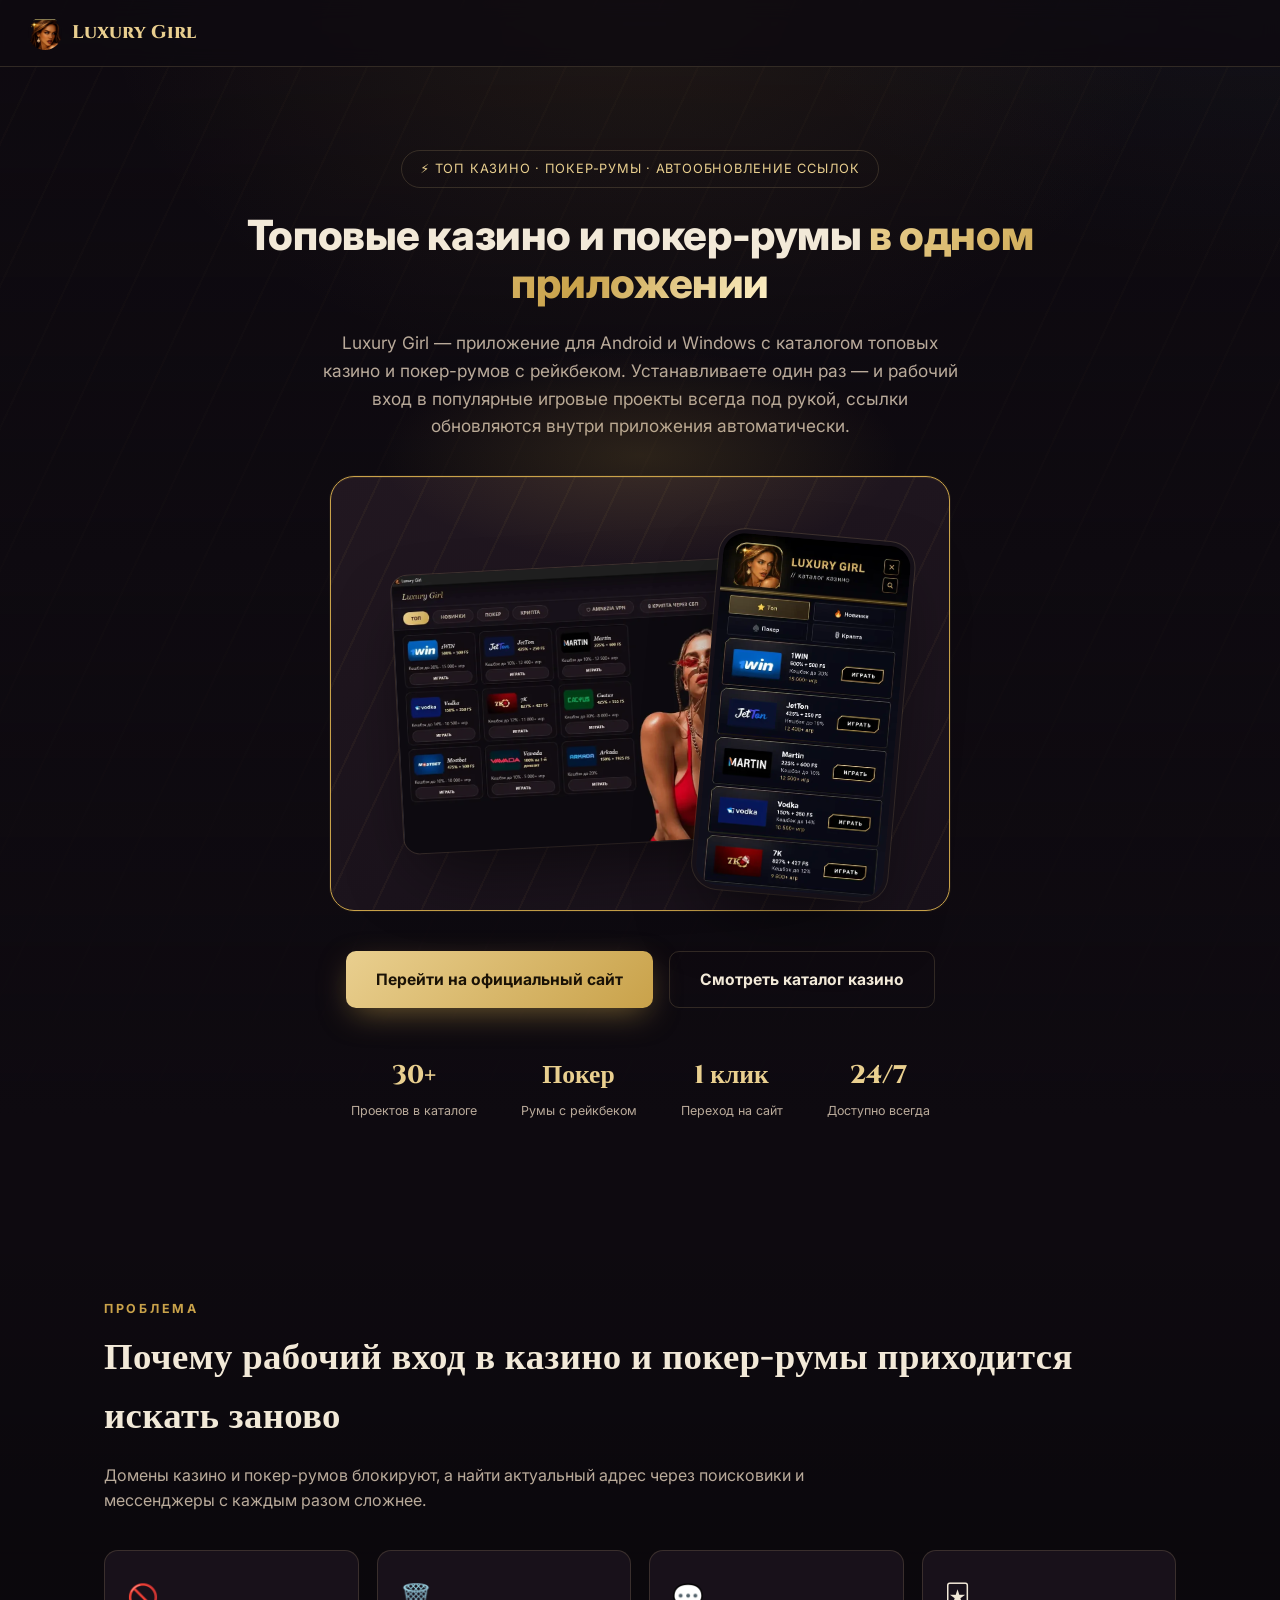
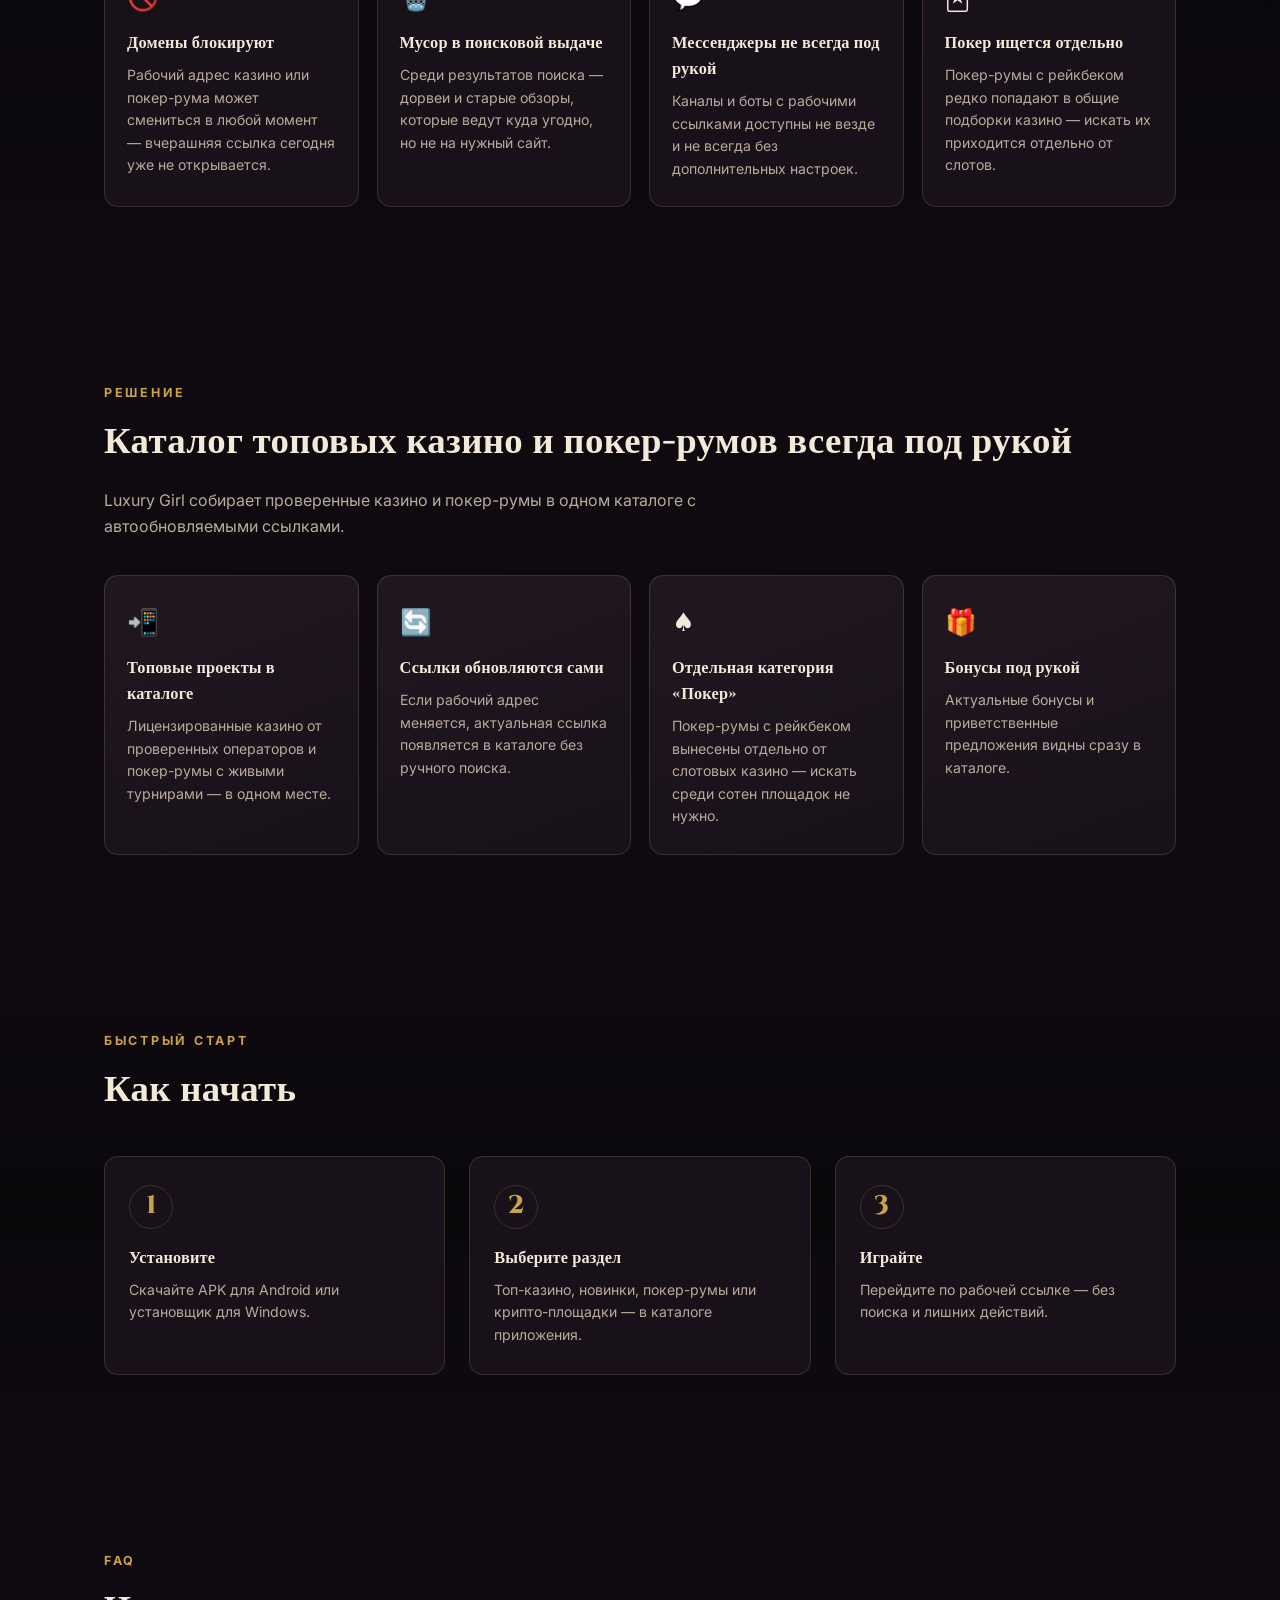
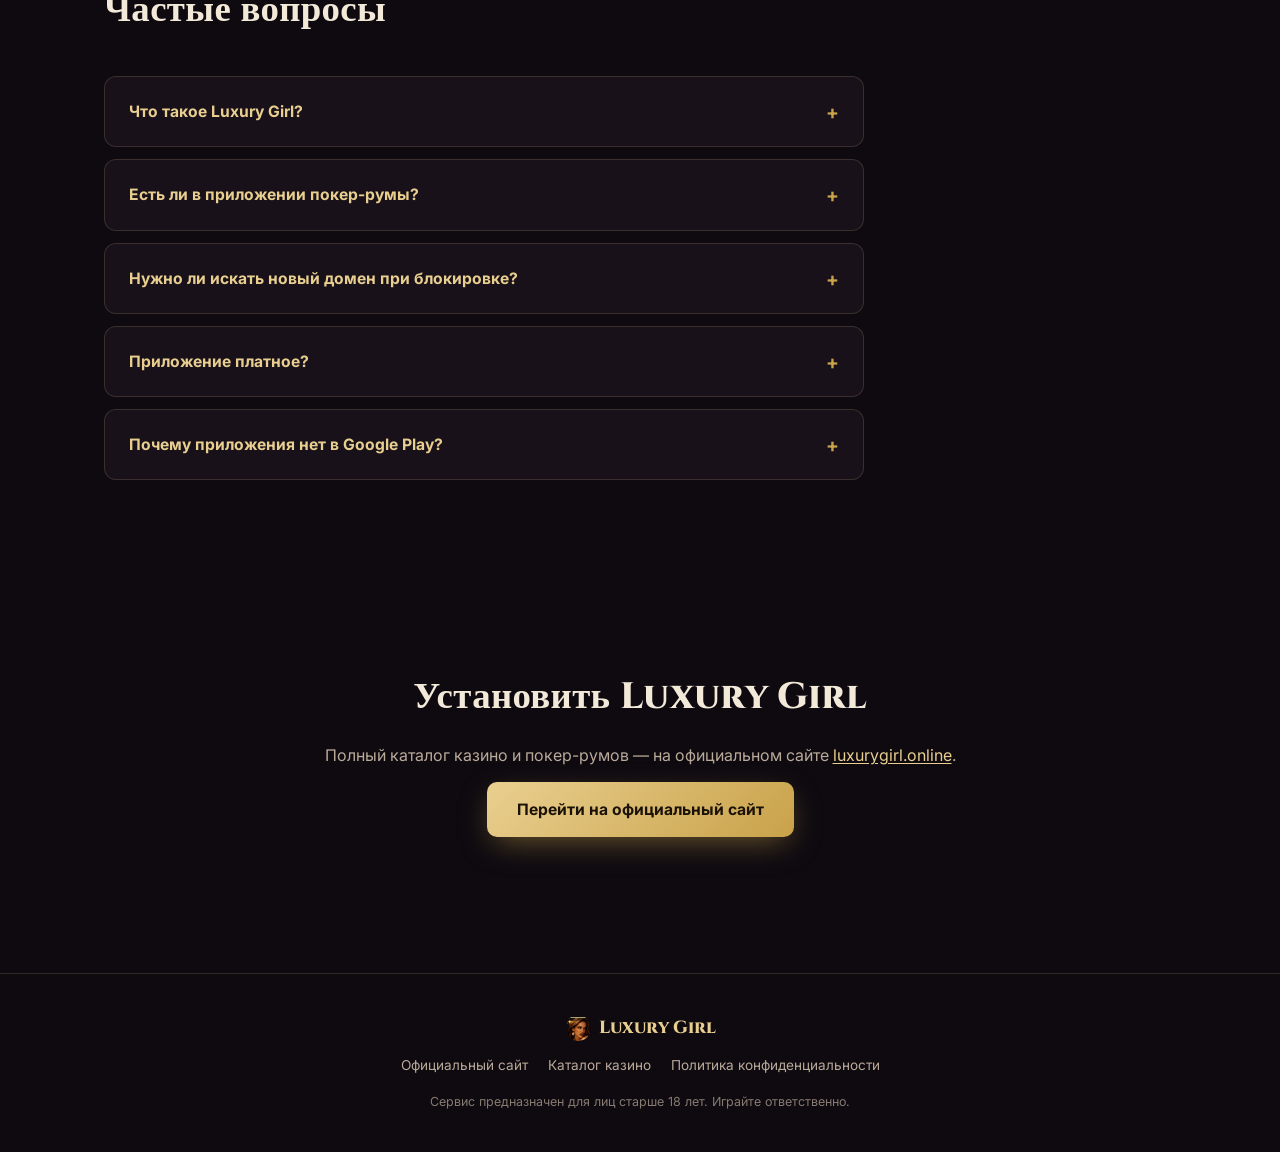
==== index.html @ 0a226590 "Nav logo links to own home instead of production site" ====
<!DOCTYPE html>
<html lang="ru">
<head>
<meta charset="UTF-8"/>
<meta name="viewport" content="width=device-width, initial-scale=1.0"/>
<title>Luxury Girl — топовые казино и покер-румы в одном приложении</title>
<meta name="description" content="Luxury Girl — приложение для Android и Windows с каталогом топовых казино и покер-румов. Ссылки обновляются автоматически — рабочий вход всегда под рукой."/>
<meta name="robots" content="index, follow"/>
<link rel="canonical" href="https://luxurygirl.online/"/>
<link rel="icon" type="image/x-icon" href="favicon.ico"/>
<link rel="icon" type="image/png" sizes="32x32" href="favicon-32x32.png"/>
<link rel="apple-touch-icon" href="apple-touch-icon.png"/>
<meta name="theme-color" content="#0e0a10"/>
<meta property="og:title" content="Luxury Girl — топовые казино и покер-румы в одном приложении"/>
<meta property="og:description" content="Каталог топовых казино и покер-румов с автообновляемыми ссылками для Android и Windows."/>
<meta property="og:type" content="website"/>
<meta property="og:url" content="https://luxury-girl-apps.github.io/luxurygirl.apps/"/>
<meta property="og:locale" content="ru_RU"/>
<meta property="og:image" content="https://luxury-girl-apps.github.io/luxurygirl.apps/img/og-image.webp"/>
<meta name="twitter:card" content="summary_large_image"/>
<link rel="stylesheet" href="style.css"/>
<script type="application/ld+json">
{
  "@context": "https://schema.org",
  "@graph": [
    {
      "@type": "SoftwareApplication",
      "@id": "https://luxurygirl.online/#app",
      "name": "Luxury Girl",
      "description": "Приложение для Android и Windows с каталогом топовых казино и покер-румов и автообновляемыми ссылками.",
      "url": "https://luxurygirl.online/",
      "applicationCategory": "UtilitiesApplication",
      "operatingSystem": "Android, Windows",
      "offers": {"@type": "Offer", "price": "0", "priceCurrency": "RUB"},
      "downloadUrl": "https://luxurygirl.online/luxury-girl.apk",
      "image": "https://luxury-girl-apps.github.io/luxurygirl.apps/img/logo.webp"
    },
    {
      "@type": "WebSite",
      "@id": "https://luxury-girl-apps.github.io/luxurygirl.apps/#website",
      "url": "https://luxury-girl-apps.github.io/luxurygirl.apps/",
      "name": "Luxury Girl — топовые казино и покер-румы",
      "description": "Каталог топовых казино и покер-румов с автообновляемыми ссылками для Android и Windows.",
      "inLanguage": "ru-RU"
    },
    {
      "@type": "FAQPage",
      "mainEntity": [
        {"@type":"Question","name":"Что такое Luxury Girl?","acceptedAnswer":{"@type":"Answer","text":"Приложение для Android и Windows с каталогом топовых казино и покер-румов и автообновляемыми ссылками."}},
        {"@type":"Question","name":"Есть ли в приложении покер-румы?","acceptedAnswer":{"@type":"Answer","text":"Да, покер-румы с рейкбеком и живыми турнирами вынесены в отдельную категорию каталога."}},
        {"@type":"Question","name":"Нужно ли искать новый домен при блокировке?","acceptedAnswer":{"@type":"Answer","text":"Нет, актуальная ссылка обновляется внутри приложения автоматически."}},
        {"@type":"Question","name":"Приложение платное?","acceptedAnswer":{"@type":"Answer","text":"Нет, скачивание и использование Luxury Girl бесплатны."}},
        {"@type":"Question","name":"Почему приложения нет в Google Play?","acceptedAnswer":{"@type":"Answer","text":"Магазины приложений не пропускают продукты, связанные с азартными играми, поэтому APK и .exe скачиваются напрямую с сайта."}}
      ]
    }
  ]
}
</script>
</head>
<body>

<nav>
  <a href="https://luxury-girl-apps.github.io/" class="logo"><img src="img/logo.webp" alt="Luxury Girl" class="logo-icon">Luxury Girl</a>
</nav>

<section class="hero">
  <div class="badge">⚡ Топ казино · Покер-румы · Автообновление ссылок</div>
  <h1>Топовые казино и покер-румы <span>в одном приложении</span></h1>
  <p>Luxury Girl — приложение для Android и Windows с каталогом топовых казино и покер-румов с рейкбеком. Устанавливаете один раз — и рабочий вход в популярные игровые проекты всегда под рукой, ссылки обновляются внутри приложения автоматически.</p>

  <div class="showcase-backdrop">
    <div class="showcase-row">
      <div class="showcase-frame showcase-pc" data-zoom="img/screen2.webp">
        <img src="img/screen2.webp" alt="Luxury Girl для Windows" loading="lazy">
      </div>
      <div class="showcase-frame showcase-mobile" data-zoom="img/screen1.webp">
        <img src="img/screen1.webp" alt="Luxury Girl для Android" loading="lazy">
      </div>
    </div>
  </div>

  <div class="cta-group" style="margin-top:40px">
    <a class="btn-primary" href="https://luxurygirl.online/">Перейти на официальный сайт</a>
    <a class="btn-secondary" href="catalog/">Смотреть каталог казино</a>
  </div>
  <div class="hero-stats">
    <div class="stat"><div class="stat-num">30+</div><div class="stat-label">Проектов в каталоге</div></div>
    <div class="stat"><div class="stat-num">Покер</div><div class="stat-label">Румы с рейкбеком</div></div>
    <div class="stat"><div class="stat-num">1 клик</div><div class="stat-label">Переход на сайт</div></div>
    <div class="stat"><div class="stat-num">24/7</div><div class="stat-label">Доступно всегда</div></div>
  </div>
</section>

<section class="s-dark">
  <div class="container">
    <div class="section-label">Проблема</div>
    <h2>Почему рабочий вход в казино и покер-румы приходится искать заново</h2>
    <p class="subtitle">Домены казино и покер-румов блокируют, а найти актуальный адрес через поисковики и мессенджеры с каждым разом сложнее.</p>
    <div class="prb-grid">
      <div class="prb-card"><div class="prb-icon">🚫</div><h3>Домены блокируют</h3><p>Рабочий адрес казино или покер-рума может смениться в любой момент — вчерашняя ссылка сегодня уже не открывается.</p></div>
      <div class="prb-card"><div class="prb-icon">🗑️</div><h3>Мусор в поисковой выдаче</h3><p>Среди результатов поиска — дорвеи и старые обзоры, которые ведут куда угодно, но не на нужный сайт.</p></div>
      <div class="prb-card"><div class="prb-icon">💬</div><h3>Мессенджеры не всегда под рукой</h3><p>Каналы и боты с рабочими ссылками доступны не везде и не всегда без дополнительных настроек.</p></div>
      <div class="prb-card"><div class="prb-icon">🃏</div><h3>Покер ищется отдельно</h3><p>Покер-румы с рейкбеком редко попадают в общие подборки казино — искать их приходится отдельно от слотов.</p></div>
    </div>
  </div>
</section>

<section>
  <div class="container">
    <div class="section-label">Решение</div>
    <h2>Каталог топовых казино и покер-румов всегда под рукой</h2>
    <p class="subtitle">Luxury Girl собирает проверенные казино и покер-румы в одном каталоге с автообновляемыми ссылками.</p>
    <div class="card-grid">
      <div class="card"><div class="card-icon">📲</div><h3>Топовые проекты в каталоге</h3><p>Лицензированные казино от проверенных операторов и покер-румы с живыми турнирами — в одном месте.</p></div>
      <div class="card"><div class="card-icon">🔄</div><h3>Ссылки обновляются сами</h3><p>Если рабочий адрес меняется, актуальная ссылка появляется в каталоге без ручного поиска.</p></div>
      <div class="card"><div class="card-icon">♠️</div><h3>Отдельная категория «Покер»</h3><p>Покер-румы с рейкбеком вынесены отдельно от слотовых казино — искать среди сотен площадок не нужно.</p></div>
      <div class="card"><div class="card-icon">🎁</div><h3>Бонусы под рукой</h3><p>Актуальные бонусы и приветственные предложения видны сразу в каталоге.</p></div>
    </div>
  </div>
</section>

<section class="s-dark">
  <div class="container">
    <div class="section-label">Быстрый старт</div>
    <h2>Как начать</h2>
    <div class="steps-list">
      <div class="step-home"><div class="step-num">1</div><h3>Установите</h3><p>Скачайте APK для Android или установщик для Windows.</p></div>
      <div class="step-home"><div class="step-num">2</div><h3>Выберите раздел</h3><p>Топ-казино, новинки, покер-румы или крипто-площадки — в каталоге приложения.</p></div>
      <div class="step-home"><div class="step-num">3</div><h3>Играйте</h3><p>Перейдите по рабочей ссылке — без поиска и лишних действий.</p></div>
    </div>
  </div>
</section>

<section id="faq">
  <div class="container">
    <div class="section-label">FAQ</div>
    <h2>Частые вопросы</h2>
    <div class="faq-list">
      <div class="faq-item"><div class="faq-q">Что такое Luxury Girl?</div><div class="faq-a">Приложение для Android и Windows с каталогом топовых казино и покер-румов и автообновляемыми ссылками.</div></div>
      <div class="faq-item"><div class="faq-q">Есть ли в приложении покер-румы?</div><div class="faq-a">Да, покер-румы с рейкбеком и живыми турнирами вынесены в отдельную категорию каталога.</div></div>
      <div class="faq-item"><div class="faq-q">Нужно ли искать новый домен при блокировке?</div><div class="faq-a">Нет, актуальная ссылка обновляется внутри приложения автоматически.</div></div>
      <div class="faq-item"><div class="faq-q">Приложение платное?</div><div class="faq-a">Нет, скачивание и использование Luxury Girl бесплатны.</div></div>
      <div class="faq-item"><div class="faq-q">Почему приложения нет в Google Play?</div><div class="faq-a">Магазины приложений не пропускают продукты, связанные с азартными играми, поэтому APK и .exe скачиваются напрямую с сайта.</div></div>
    </div>
  </div>
</section>

<section>
  <div class="container" style="text-align:center">
    <h2>Установить Luxury Girl</h2>
    <p class="subtitle" style="margin-left:auto;margin-right:auto">Полный каталог казино и покер-румов — на официальном сайте <a href="https://luxurygirl.online/" style="color:var(--gold-bright);text-decoration:underline">luxurygirl.online</a>.</p>
    <div class="cta-group">
      <a class="btn-primary" href="https://luxurygirl.online/">Перейти на официальный сайт</a>
    </div>
  </div>
</section>

<footer>
  <div class="container">
    <div class="footer-logo"><img src="img/logo.webp" alt="Luxury Girl" class="logo-icon">Luxury Girl</div>
    <div class="footer-links">
      <a href="https://luxurygirl.online/">Официальный сайт</a>
      <a href="https://luxurygirl.online/#catalogue">Каталог казино</a>
      <a href="https://luxurygirl.online/privacy">Политика конфиденциальности</a>
    </div>
    <p class="footer-note">Сервис предназначен для лиц старше 18 лет. Играйте ответственно.</p>
  </div>
</footer>

<div class="lightbox" id="lightbox" onclick="this.classList.remove('show')">
  <img id="lightbox-img" src="" alt="">
</div>

<script>
document.querySelectorAll('.faq-item').forEach(function(i){i.addEventListener('click',function(){var o=i.classList.contains('open');document.querySelectorAll('.faq-item').forEach(function(x){x.classList.remove('open');});if(!o)i.classList.add('open');});});
document.querySelectorAll('[data-zoom]').forEach(function(el){el.addEventListener('click',function(){document.getElementById('lightbox-img').src=el.getAttribute('data-zoom');document.getElementById('lightbox').classList.add('show');});});
</script>
</body>
</html>
---- style.css ----
@import url('https://fonts.googleapis.com/css2?family=Cinzel:wght@600;800&family=Inter:wght@400;500;600;700&display=swap');

:root{
  --bg:#0e0a10;
  --surface:#18111a;
  --surface-2:#211720;
  --edge:rgba(233,207,143,0.16);
  --gold:#c9a24a;
  --gold-bright:#e9cf8f;
  --blood:#8a2020;
  --ice:#6fa8b5;
  --ink:#f2e9d8;
  --ink-dim:#b9aa9a;
}
*{box-sizing:border-box}
html,body{margin:0;padding:0}
body{
  background:
    radial-gradient(1200px 600px at 15% -10%, rgba(201,162,74,0.06), transparent 60%),
    radial-gradient(900px 500px at 100% 0%, rgba(111,168,181,0.05), transparent 55%),
    var(--bg);
  color:var(--ink);
  font-family:"Inter",system-ui,-apple-system,"Segoe UI",Roboto,Arial,sans-serif;
  line-height:1.6;
}
a{color:inherit;text-decoration:none}
img,svg{max-width:100%;display:block}
.wrap,.container{max-width:1120px;margin:0 auto;padding:0 24px}

h1,h2,h3,.rune-font{font-family:"Cinzel",Georgia,serif;font-weight:800;letter-spacing:.01em}

/* NAV */
nav{
  position:fixed;top:0;left:0;right:0;z-index:100;
  display:flex;align-items:center;justify-content:space-between;
  padding:16px 28px;
  background:rgba(14,10,16,.82);backdrop-filter:blur(10px);
  border-bottom:1px solid var(--edge);
}
.logo{display:flex;align-items:center;gap:10px;font-family:"Cinzel",serif;font-weight:800;font-size:1.15rem;color:var(--gold-bright)}
.logo .rune-mark{
  width:34px;height:34px;border-radius:50%;
  display:flex;align-items:center;justify-content:center;
  background:radial-gradient(circle at 35% 30%,var(--gold-bright),var(--gold) 55%,#5c4a12 100%);
  color:#1a1206;font-size:1.1rem;font-weight:800;
  box-shadow:0 0 18px rgba(201,162,74,.35);
}
.nav-links{display:flex;gap:26px;align-items:center}
.nav-links a{font-size:.92rem;color:var(--ink-dim);transition:color .2s}
.nav-links a:hover{color:var(--gold-bright)}
.nav-toggle{display:none}

/* HERO */
.hero{
  position:relative;padding:150px 24px 90px;text-align:center;overflow:hidden;
  background:
    linear-gradient(180deg, transparent, var(--bg) 92%),
    repeating-linear-gradient(115deg, rgba(201,162,74,0.025) 0 2px, transparent 2px 60px);
}
.hero::before{
  content:"";position:absolute;inset:0;z-index:-1;
  background:radial-gradient(ellipse 60% 45% at 50% 0%, rgba(201,162,74,0.1), transparent 70%);
}
.badge{
  display:inline-flex;align-items:center;gap:8px;
  padding:8px 18px;border-radius:999px;border:1px solid var(--edge);
  font-size:.8rem;letter-spacing:.06em;text-transform:uppercase;color:var(--gold-bright);
  margin-bottom:24px;
}
.hero h1{font-family:"Inter",system-ui,sans-serif;font-weight:800;font-size:clamp(1.7rem,3.6vw,2.6rem);line-height:1.14;margin:0 auto 22px;color:var(--ink);letter-spacing:-.01em;max-width:880px}
.hero h1 span{
  background:linear-gradient(120deg,var(--gold-bright),var(--gold) 55%,#fff2c9);
  -webkit-background-clip:text;background-clip:text;color:transparent;
}
.hero p{font-size:1.08rem;color:var(--ink-dim);max-width:640px;margin:0 auto 36px}
.cta-group{display:flex;gap:16px;justify-content:center;flex-wrap:wrap;margin-bottom:48px}
.btn-primary,.btn-secondary{
  display:inline-flex;align-items:center;gap:10px;
  padding:15px 30px;border-radius:10px;font-weight:700;font-size:.98rem;
  transition:transform .2s ease, box-shadow .2s ease;
}
.btn-primary{
  background:linear-gradient(135deg,var(--gold-bright),var(--gold));color:#1a1206;
  box-shadow:0 10px 32px -8px rgba(201,162,74,.55);
}
.btn-primary:hover{transform:translateY(-2px)}
.btn-secondary{background:transparent;border:1px solid var(--edge);color:var(--ink)}
.btn-secondary:hover{border-color:var(--gold);color:var(--gold-bright)}

.hero-stats{display:flex;gap:44px;justify-content:center;flex-wrap:wrap;margin-top:12px}
.stat{text-align:center}
.stat-num{font-family:"Cinzel",serif;font-size:1.6rem;font-weight:800;color:var(--gold-bright)}
.stat-label{font-size:.78rem;color:var(--ink-dim);margin-top:4px}

/* SECTIONS */
section{padding:88px 0}
.s-dark{background:linear-gradient(180deg,transparent,rgba(0,0,0,.25),transparent)}
.section-label{
  font-size:.78rem;letter-spacing:.22em;text-transform:uppercase;color:var(--gold);
  font-weight:700;margin-bottom:10px;
}
h2{font-size:clamp(1.6rem,3.4vw,2.3rem);margin:0 0 16px;color:var(--ink)}
.subtitle{color:var(--ink-dim);font-size:1rem;max-width:70ch;margin:0 0 14px}
.subtitle a{color:var(--gold-bright);text-decoration:underline;text-underline-offset:2px}
.subtitle a:hover{color:#fff2c9}

/* PROBLEM GRID */
.prb-grid{display:grid;grid-template-columns:repeat(4,1fr);gap:18px;margin-top:36px}
.prb-card{
  background:var(--surface);border:1px solid var(--edge);border-radius:14px;padding:26px 22px;
}
.prb-icon{font-size:1.6rem;margin-bottom:12px}
.prb-card h3{font-size:1.02rem;margin:0 0 8px;color:var(--ink);font-family:"Cinzel",serif}
.prb-card p{font-size:.88rem;color:var(--ink-dim);margin:0}

/* FEATURE CARDS */
.card-grid{display:grid;grid-template-columns:repeat(4,1fr);gap:18px;margin-top:36px}
.card{
  background:linear-gradient(160deg,var(--surface-2),var(--surface));
  border:1px solid var(--edge);border-radius:14px;padding:26px 22px;
  transition:border-color .2s, transform .2s;
}
.card:hover{border-color:var(--gold);transform:translateY(-3px)}
.card-icon{font-size:1.6rem;margin-bottom:12px}
.card h3{font-size:1.02rem;margin:0 0 8px;color:var(--ink);font-family:"Cinzel",serif}
.card p{font-size:.88rem;color:var(--ink-dim);margin:0}

/* CATALOG */
.casinos-grid{
  display:grid;grid-template-columns:repeat(5,1fr);gap:14px;margin-top:36px;
}
.casino-card{
  background:var(--surface);border:1px solid var(--edge);border-radius:12px;
  padding:16px;display:flex;align-items:center;justify-content:center;height:104px;
  transition:border-color .2s, transform .2s;
}
.casino-card:hover{border-color:var(--gold);transform:translateY(-2px)}
.casino-logo-wrap{width:100%;height:100%;display:flex;align-items:center;justify-content:center}
.casino-logo{max-width:100%;max-height:100%;object-fit:contain;border-radius:8px}

/* STEPS */
.steps-list{display:grid;grid-template-columns:repeat(3,1fr);gap:24px;margin-top:36px}
.step-home{background:var(--surface);border:1px solid var(--edge);border-radius:14px;padding:28px 24px}
.step-num{
  font-family:"Cinzel",serif;font-size:1.6rem;font-weight:800;color:var(--gold);
  display:inline-flex;align-items:center;justify-content:center;
  width:44px;height:44px;border-radius:50%;border:1px solid var(--edge);margin-bottom:16px;
}
.step-home h3{font-size:1.02rem;margin:0 0 8px;font-family:"Cinzel",serif}
.step-home p{font-size:.88rem;color:var(--ink-dim);margin:0}

/* FAQ */
.faq-list{max-width:760px;margin:36px 0 0}
.faq-item{
  background:var(--surface);border:1px solid var(--edge);border-radius:12px;
  padding:4px 24px;margin-bottom:12px;cursor:pointer;transition:border-color .2s;
}
.faq-item:hover{border-color:var(--gold)}
.faq-q{padding:18px 0;font-weight:700;font-size:.98rem;color:var(--gold-bright);position:relative;padding-right:28px}
.faq-q::after{content:'+';position:absolute;right:0;top:16px;color:var(--gold);font-size:1.2rem}
.faq-item.open .faq-q::after{content:'−'}
.faq-a{font-size:.9rem;color:var(--ink-dim);margin-top:-6px;padding-bottom:0;display:none}
.faq-item.open .faq-a{display:block;padding-bottom:18px}

/* FOOTER */
footer{border-top:1px solid var(--edge);padding:40px 0;text-align:center}
.footer-logo{font-family:"Cinzel",serif;font-weight:800;color:var(--gold-bright);margin-bottom:12px;font-size:1.1rem}
.footer-links{display:flex;gap:20px;justify-content:center;flex-wrap:wrap;margin-bottom:16px}
.footer-links a{font-size:.85rem;color:var(--ink-dim)}
.footer-links a:hover{color:var(--gold-bright)}
.footer-note{font-size:.78rem;color:var(--ink-dim);opacity:.7;max-width:60ch;margin:0 auto}

@media (max-width:900px){
  .prb-grid,.card-grid{grid-template-columns:repeat(2,1fr)}
  .casinos-grid{grid-template-columns:repeat(3,1fr)}
  .steps-list{grid-template-columns:1fr}
  .nav-links{display:none}
}
@media (max-width:560px){
  .casinos-grid{grid-template-columns:repeat(2,1fr)}
  .prb-grid,.card-grid{grid-template-columns:1fr}
  .hero{padding:78px 18px 60px}
  section{padding:52px 0}
  .prb-grid,.card-grid,.casinos-grid,.steps-list{margin-top:24px}
  .cta-group{margin-bottom:28px}
}

.hero > *{position:relative;z-index:2}
.hero-portrait{
  position:absolute;
  right:clamp(40px,8vw,160px);
  bottom:0;
  height:min(92%,640px);
  width:auto;
  z-index:1;
  opacity:.94;
  -webkit-mask-image:linear-gradient(to left, black 45%, transparent 92%),
                      linear-gradient(to top, transparent 0%, black 10%),
                      linear-gradient(to bottom, transparent 0%, black 6%);
  -webkit-mask-composite:source-in;
  mask-image:linear-gradient(to left, black 45%, transparent 92%),
              linear-gradient(to top, transparent 0%, black 10%),
              linear-gradient(to bottom, transparent 0%, black 6%);
  mask-composite:intersect;
  filter:saturate(1.05) contrast(1.05) brightness(1.05);
  pointer-events:none;
}
@media (max-width:900px){
  .hero{min-height:auto;padding-top:90px}
  .hero-portrait{
    position:static;
    display:block;
    height:auto;width:min(65vw,260px);
    margin:32px auto 0;
    opacity:1;
    -webkit-mask-image:linear-gradient(to bottom,black 88%,transparent 100%);
    mask-image:linear-gradient(to bottom,black 88%,transparent 100%);
    -webkit-mask-composite:source-in;mask-composite:intersect;
    filter:saturate(1.05) contrast(1.05) brightness(1.05);
  }
}

.logo-icon{width:34px;height:34px;border-radius:50%;object-fit:cover;flex-shrink:0}
.footer-logo{display:flex;align-items:center;justify-content:center;gap:8px}
.footer-logo .logo-icon{width:26px;height:26px}

.download-flex{
  display:grid;grid-template-columns:1fr auto;
  grid-template-areas:"text portrait" "cta portrait";
  align-items:center;gap:8px 48px;
  background:linear-gradient(135deg,var(--surface-2),var(--surface));
  border:1px solid var(--edge);border-radius:24px;
  padding:52px 56px;max-width:1080px;margin:0 auto;
}
.download-text{grid-area:text;text-align:left}
.download-text h2{margin-bottom:14px}
.download-cta{grid-area:cta;margin-bottom:0}
.download-portrait{grid-area:portrait;display:flex;justify-content:center;align-self:center}
.download-portrait img{width:100%;max-width:340px;height:auto;display:block;filter:drop-shadow(0 24px 48px rgba(0,0,0,.55))}
@media (max-width:800px){
  .download-flex{display:flex;flex-direction:column;text-align:center;padding:26px 22px}
  .download-text{text-align:center;order:1}
  .download-portrait{max-width:260px;order:2;margin:0 auto}
  .download-cta{order:3;justify-content:center!important}
}

.hero-badge{
  position:absolute;
  right:clamp(30px,7vw,140px);
  top:50%;transform:translateY(-50%);
  width:clamp(180px,18vw,300px);
  height:auto;z-index:1;
  border-radius:50%;
  filter:drop-shadow(0 12px 34px rgba(0,0,0,.5));
}
@media (max-width:900px){
  .hero-badge{
    position:static;transform:none;display:block;
    width:min(46vw,200px);margin:32px auto 28px;
    border-radius:50%;
  }
}

.catalogue-cta{text-align:center;margin-top:32px}

/* SHOWCASE */
.showcase-backdrop{
  position:relative;overflow:visible;
  background:
    repeating-linear-gradient(115deg, rgba(201,162,74,0.05) 0 2px, transparent 2px 44px),
    linear-gradient(160deg,var(--surface-2),var(--surface));
  border:1px solid var(--gold);border-radius:24px;
  box-shadow:0 0 0 1px rgba(201,162,74,0.08), inset 0 1px 0 rgba(201,162,74,0.12);
  padding:28px 26px 24px;margin:36px auto 0;max-width:620px;
}
.showcase-backdrop::before{
  content:"";position:absolute;inset:-40% -10% auto -10%;height:70%;
  background:radial-gradient(closest-side, rgba(201,162,74,0.16), transparent 70%);
  pointer-events:none;
}
.showcase-row{
  position:relative;
  display:flex;align-items:center;justify-content:center;gap:0;
  flex-wrap:nowrap;padding:10px 20px;
}
.showcase-frame{
  position:relative;
  border-radius:16px;box-shadow:0 30px 70px -20px rgba(0,0,0,.6), 0 0 0 1px var(--edge);
  overflow:hidden;background:var(--surface);
  transition:transform .3s ease;
  cursor:zoom-in;
  min-width:0;
}
.showcase-pc{
  flex:1 1 620px;max-width:680px;min-width:0;
  transform:rotate(-3deg) translate(20px,10px);
  z-index:1;
}
.showcase-pc:hover{transform:rotate(-2deg) translate(20px,0);z-index:3}
.showcase-pc img{display:block;width:100%;height:auto}
.showcase-mobile{
  flex:0 1 300px;max-width:300px;min-width:0;
  border-radius:26px;
  margin-left:-70px;
  transform:rotate(5deg) translateY(20px);
  border:4px solid #151018;
  z-index:2;
}
.showcase-mobile:hover{transform:rotate(3deg) translateY(10px);z-index:3}
.showcase-mobile img{display:block;width:100%;height:auto}
@media (max-width:900px){
  .showcase-mobile{margin-left:-40px;flex-basis:220px;max-width:220px}
}
@media (max-width:800px){
  .showcase-backdrop{padding:24px 8px 24px}
  .showcase-row{flex-wrap:nowrap;align-items:flex-end;padding:10px 0}
  .showcase-pc{transform:rotate(-4deg) translate(-8px,0);flex:1 1 0;min-width:0;margin-left:-10px}
  .showcase-mobile{transform:rotate(6deg);flex:0 0 150px;max-width:150px;margin-left:-30px;margin-right:-14px}
}
.lightbox{
  display:none;position:fixed;inset:0;z-index:1000;
  background:rgba(0,0,0,.85);align-items:center;justify-content:center;
  padding:24px;cursor:zoom-out;
}
.lightbox.show{display:flex}
.lightbox img{max-width:92vw;max-height:92vh;border-radius:12px;box-shadow:0 30px 80px rgba(0,0,0,.6)}

/* LEGAL PAGES */
.legal-page{padding:150px 0 60px}
@media (max-width:900px){.legal-page{padding-top:90px}}
@media (max-width:560px){.legal-page{padding:78px 0 40px}}
.back-link{
  display:inline-flex;align-items:center;gap:8px;
  color:var(--gold-bright);text-decoration:none;
  font-size:.82rem;letter-spacing:.02em;font-weight:600;margin-bottom:24px;
}
.back-link:hover{color:var(--gold)}
.page-title{
  font-size:clamp(1.7rem,3.6vw,2.4rem);margin:0 0 16px;
  background:linear-gradient(120deg,var(--gold-bright),var(--gold) 55%,#fff2c9);
  -webkit-background-clip:text;background-clip:text;color:transparent;
}
.updated{color:var(--ink-dim);font-size:.82rem;opacity:.75;margin:0 0 8px}
.lede{color:var(--ink-dim);font-size:1.05rem;max-width:66ch;margin:0 0 16px}
.legal{max-width:760px;margin-top:16px}
.legal h2{font-size:1.25rem;color:var(--gold-bright);margin:36px 0 12px}
.legal h2:first-child{margin-top:0}
.legal p{color:var(--ink-dim);font-size:.95rem;line-height:1.75;margin:0 0 16px}
.legal ul{color:var(--ink-dim);font-size:.95rem;line-height:1.75;margin:0 0 16px;padding-left:22px}
.legal li{margin-bottom:8px}
.legal strong{color:var(--ink)}
.legal a.inline{color:var(--gold-bright);text-decoration:underline}
.legal code{background:var(--surface);border:1px solid var(--edge);border-radius:4px;padding:1px 6px;font-size:.88em}
.contact-card{
  background:var(--surface);border:1px solid var(--edge);border-radius:18px;
  padding:26px 28px;margin:0 0 28px;max-width:420px;
}
.contact-card .label{font-size:.72rem;text-transform:uppercase;letter-spacing:.08em;color:var(--gold);margin:0 0 6px}
.contact-card .value{font-size:1.1rem;font-weight:700;margin:0}
.contact-card a{color:var(--gold-bright);text-decoration:none}
.contact-card a:hover{text-decoration:underline}
.warn-box{
  display:flex;gap:14px;align-items:flex-start;
  margin:0 0 32px;padding:20px 22px;border-radius:16px;
  background:var(--surface);border:1px solid var(--gold);
}
.warn-box .badge18{flex:0 0 auto;width:34px;height:34px;font-size:.8rem;border-color:var(--gold);color:var(--gold)}
.warn-box p{margin:0;color:var(--ink-dim);font-size:.88rem;line-height:1.6}
.badge18{
  display:inline-flex;align-items:center;justify-content:center;
  width:28px;height:28px;border-radius:50%;border:1px solid var(--edge);
  font-size:.68rem;font-weight:800;color:var(--gold);margin-right:8px;
}
.check-grid{display:grid;grid-template-columns:repeat(2,minmax(0,1fr));gap:16px;margin:0 0 28px}
.check-item{background:var(--surface);border:1px solid var(--edge);border-radius:16px;padding:20px 22px}
.check-item .mark{color:var(--gold);font-weight:800;margin-right:8px}
.check-item p{margin:0;color:var(--ink-dim);font-size:.88rem;line-height:1.6}
@media (max-width:560px){.check-grid{grid-template-columns:1fr}}

.hero.hero-catalog{min-height:auto;padding:150px 24px 60px}
@media (max-width:900px){.hero.hero-catalog{padding-top:90px}}
@media (max-width:560px){.hero.hero-catalog{padding:78px 18px 60px}}

.casino-logo-wrap{overflow:hidden}
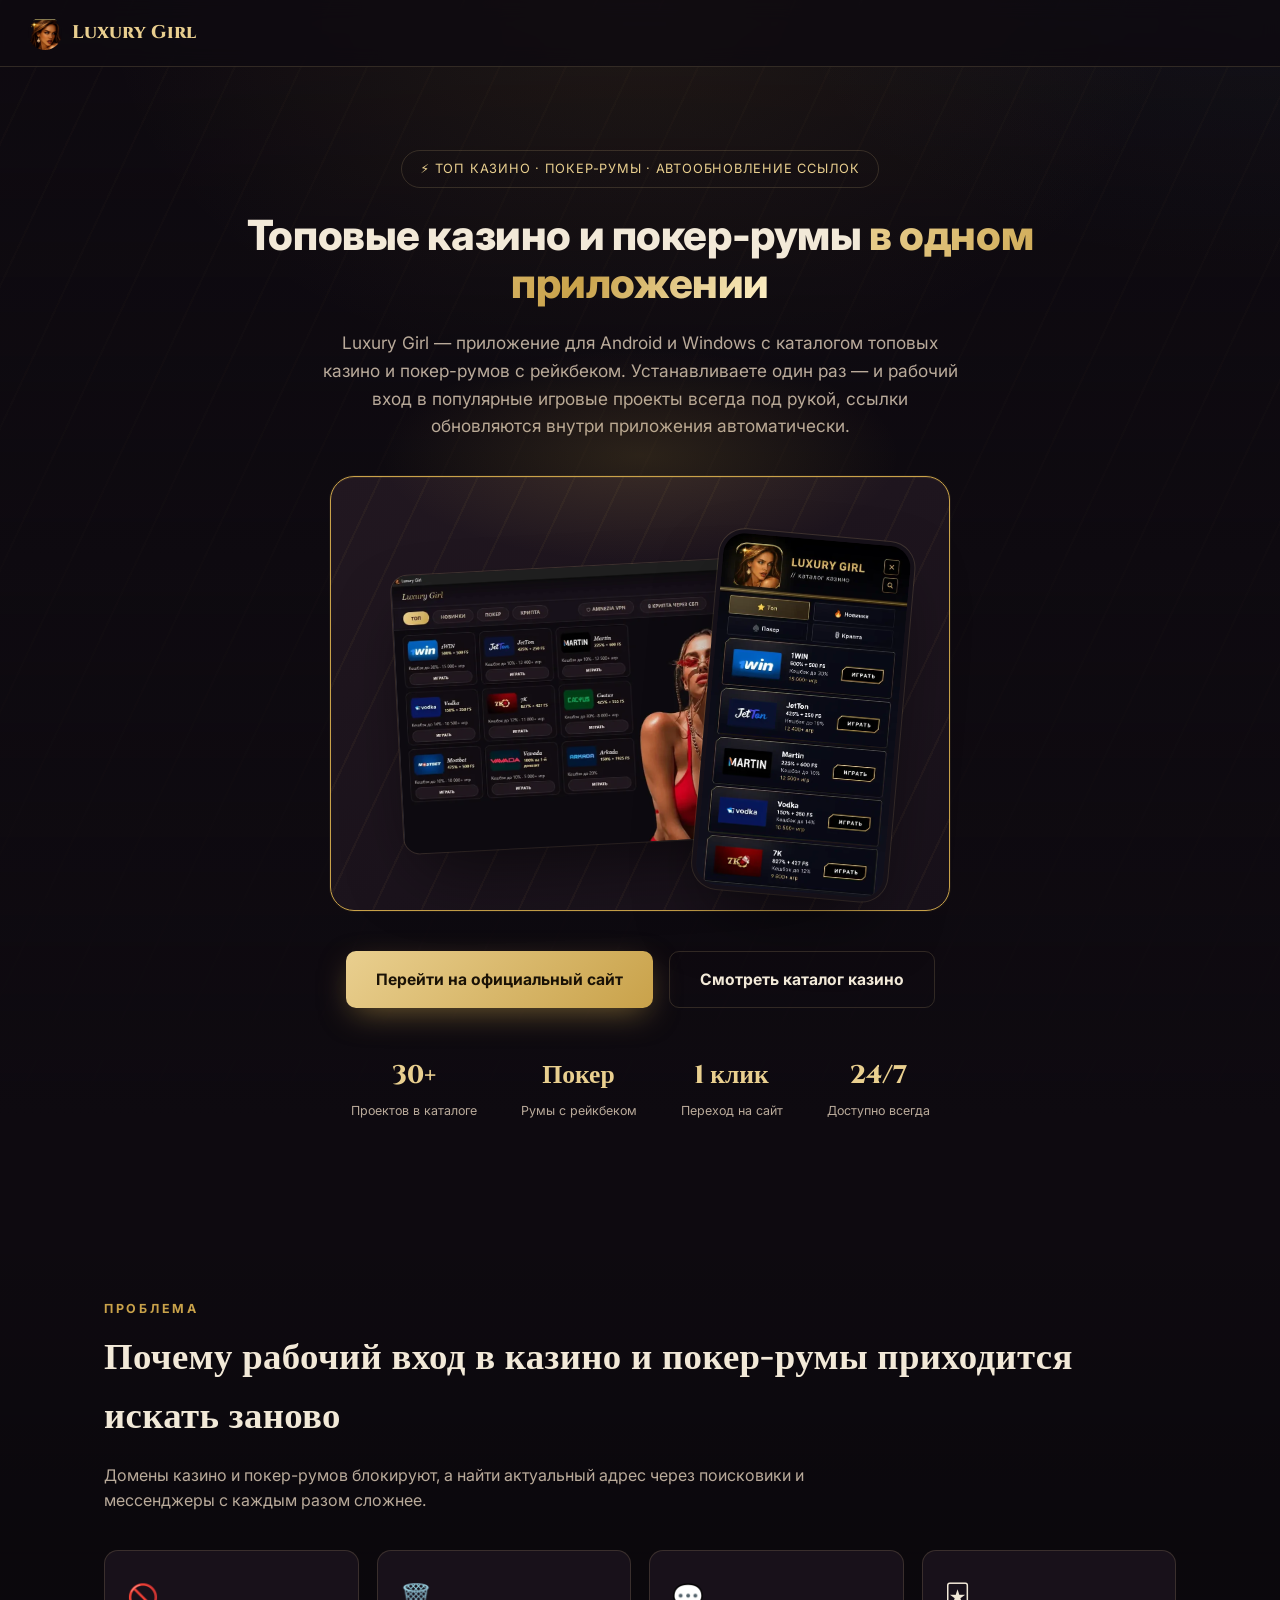
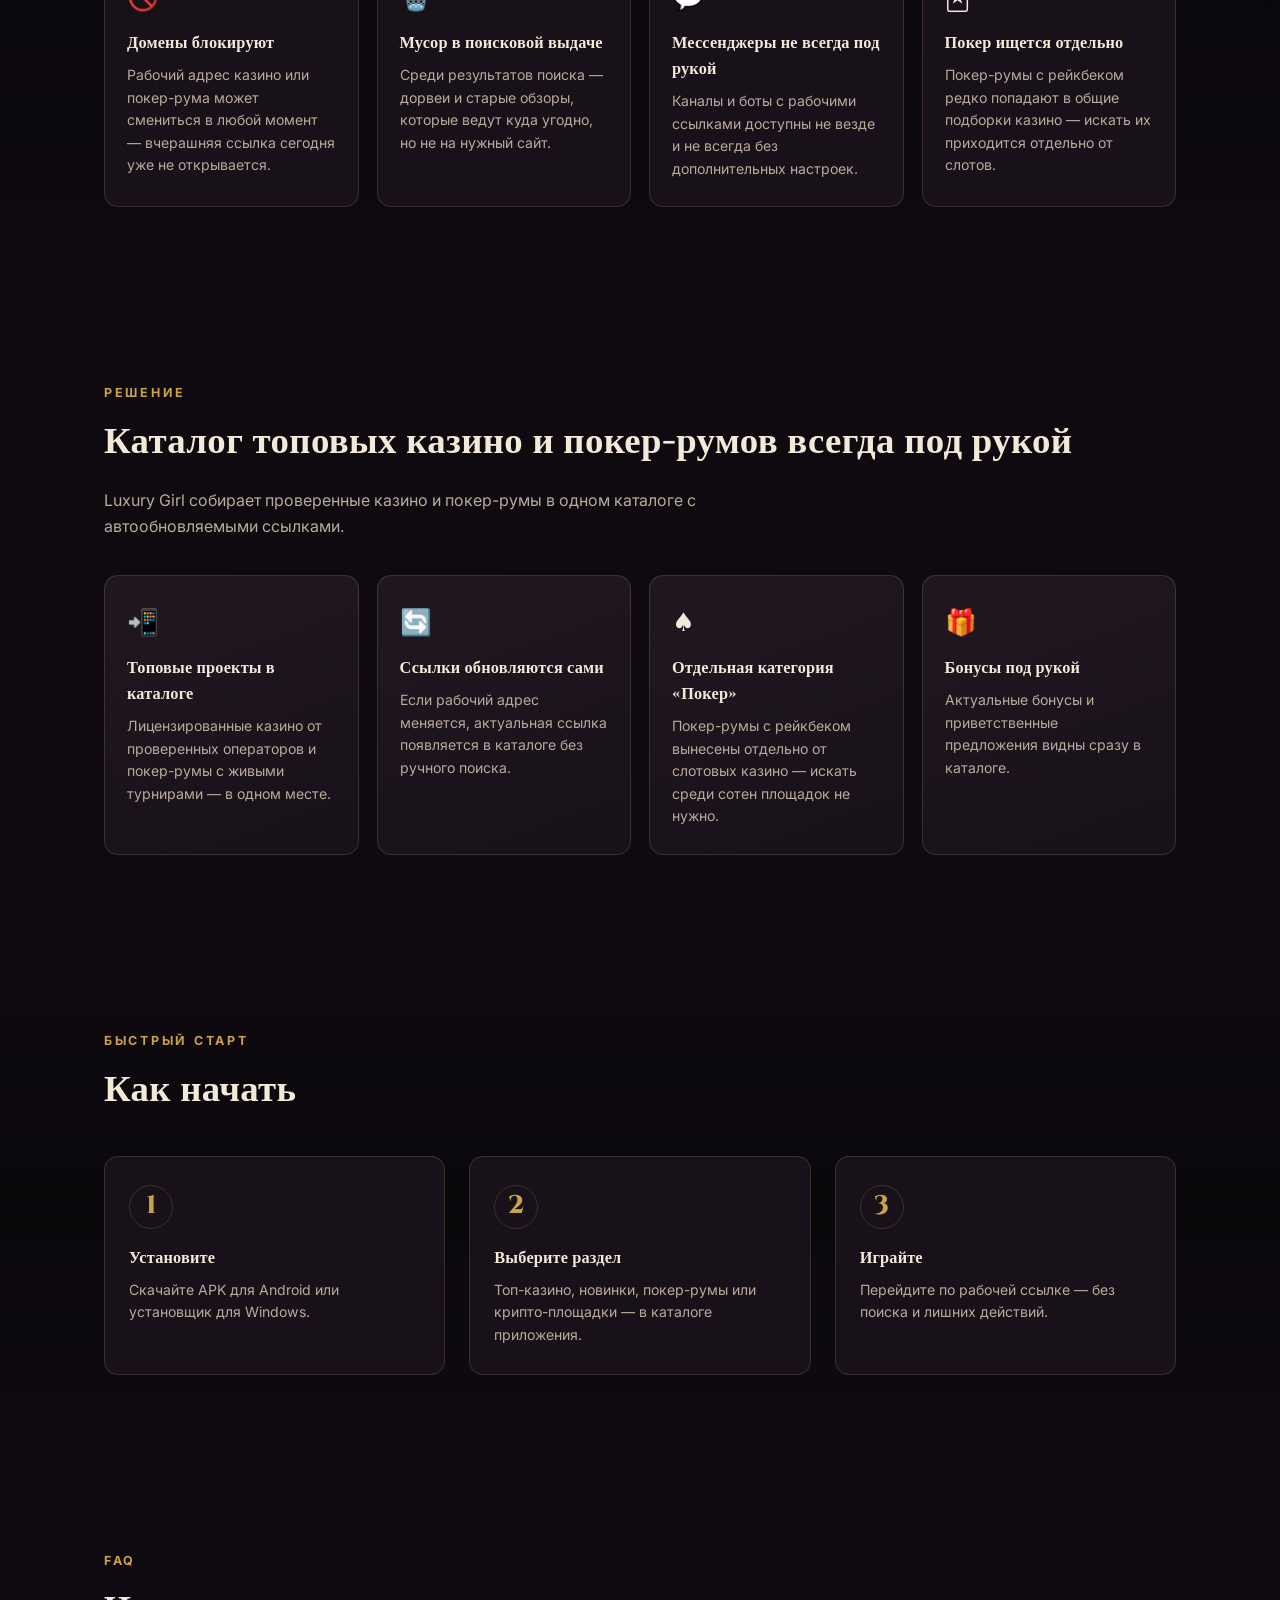
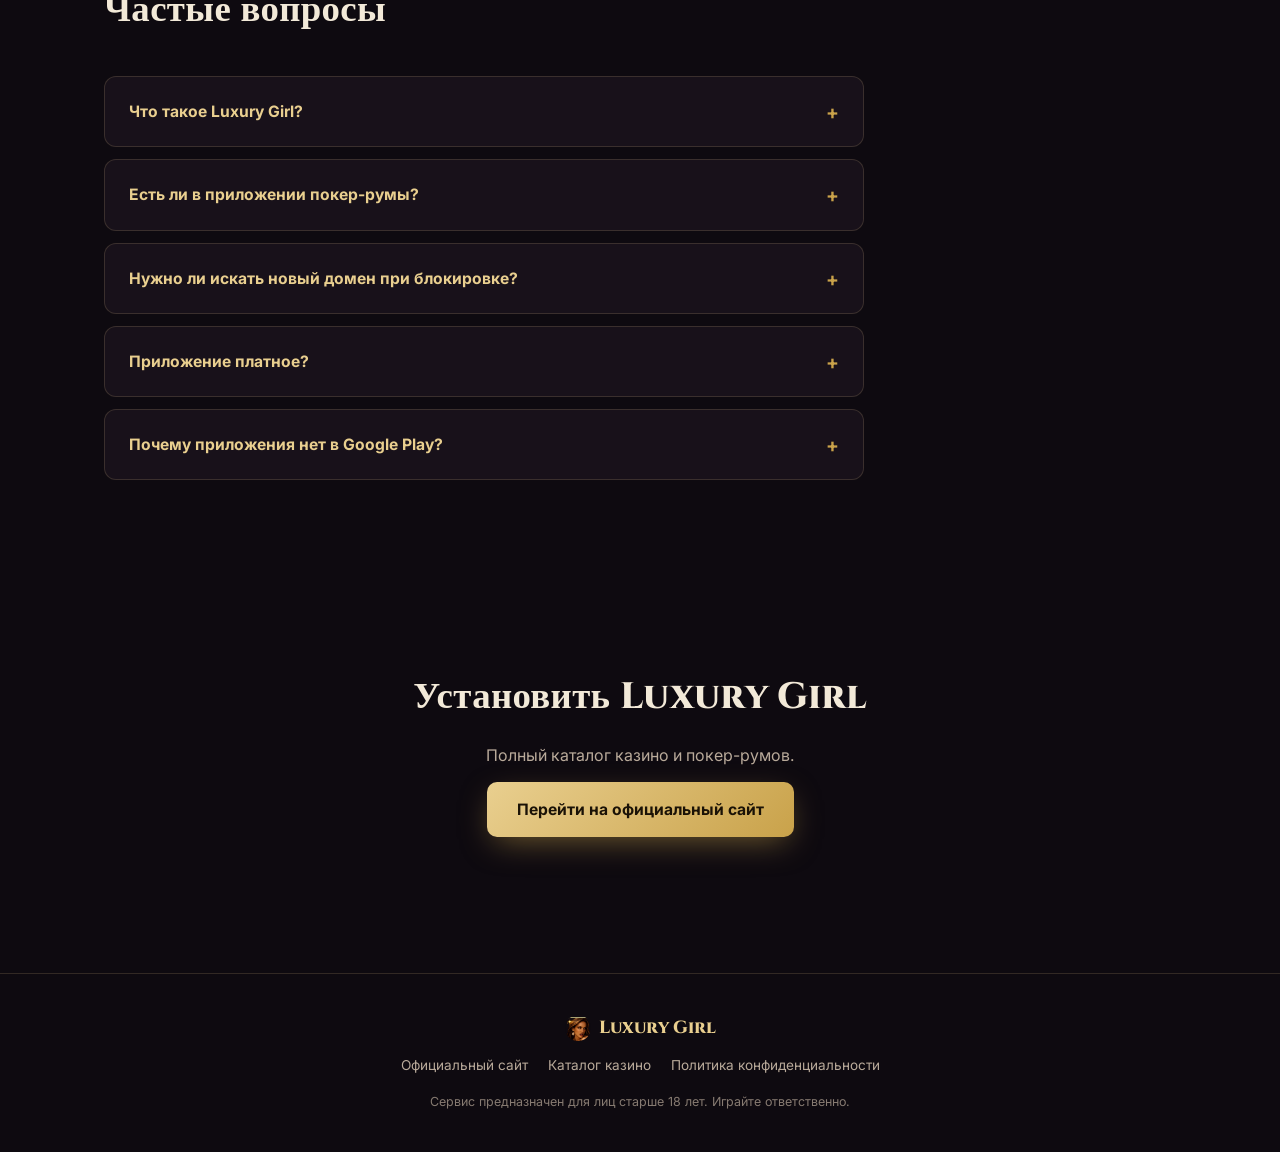
==== commit 2c77270c: "Remove redundant domain mention next to official-site button" ====
--- a/index.html
+++ b/index.html
@@ -148,7 +148,7 @@
 <section>
   <div class="container" style="text-align:center">
     <h2>Установить Luxury Girl</h2>
-    <p class="subtitle" style="margin-left:auto;margin-right:auto">Полный каталог казино и покер-румов — на официальном сайте <a href="https://luxurygirl.online/" style="color:var(--gold-bright);text-decoration:underline">luxurygirl.online</a>.</p>
+    <p class="subtitle" style="margin-left:auto;margin-right:auto">Полный каталог казино и покер-румов.</p>
     <div class="cta-group">
       <a class="btn-primary" href="https://luxurygirl.online/">Перейти на официальный сайт</a>
     </div>
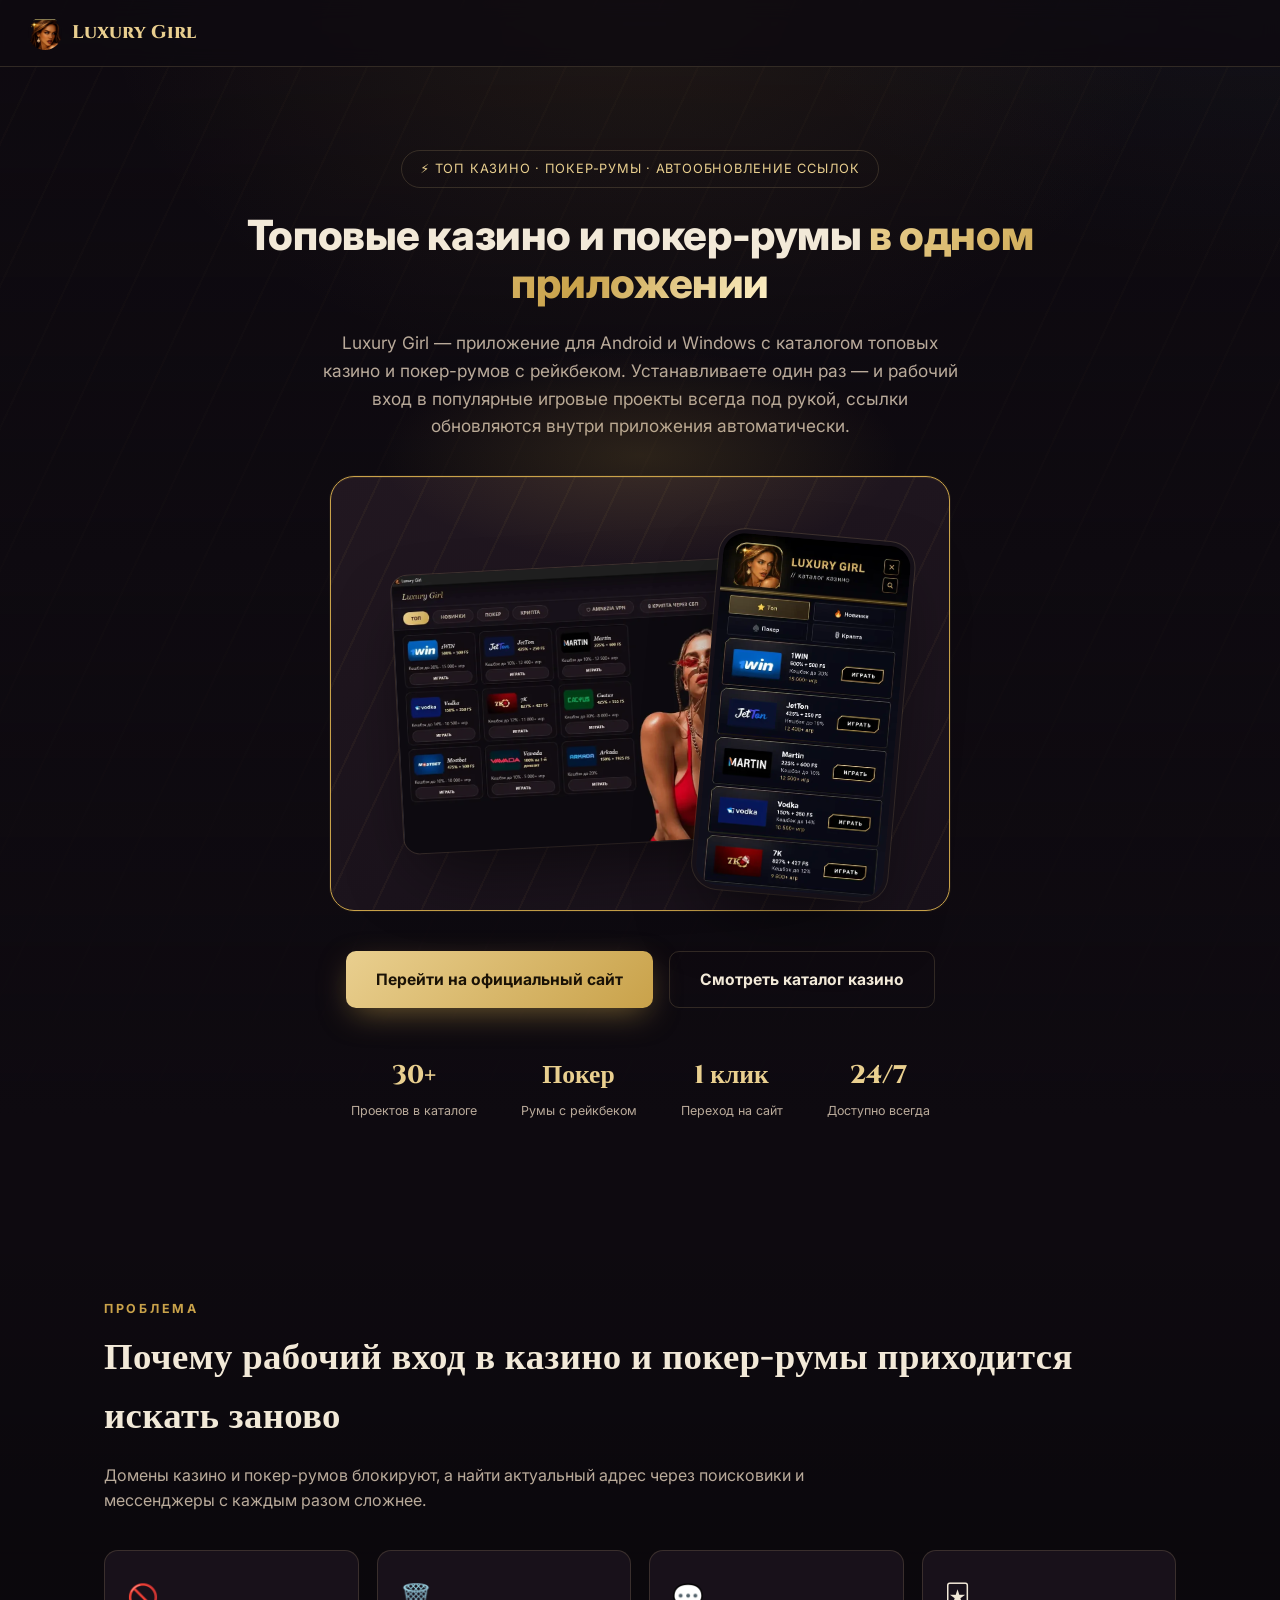
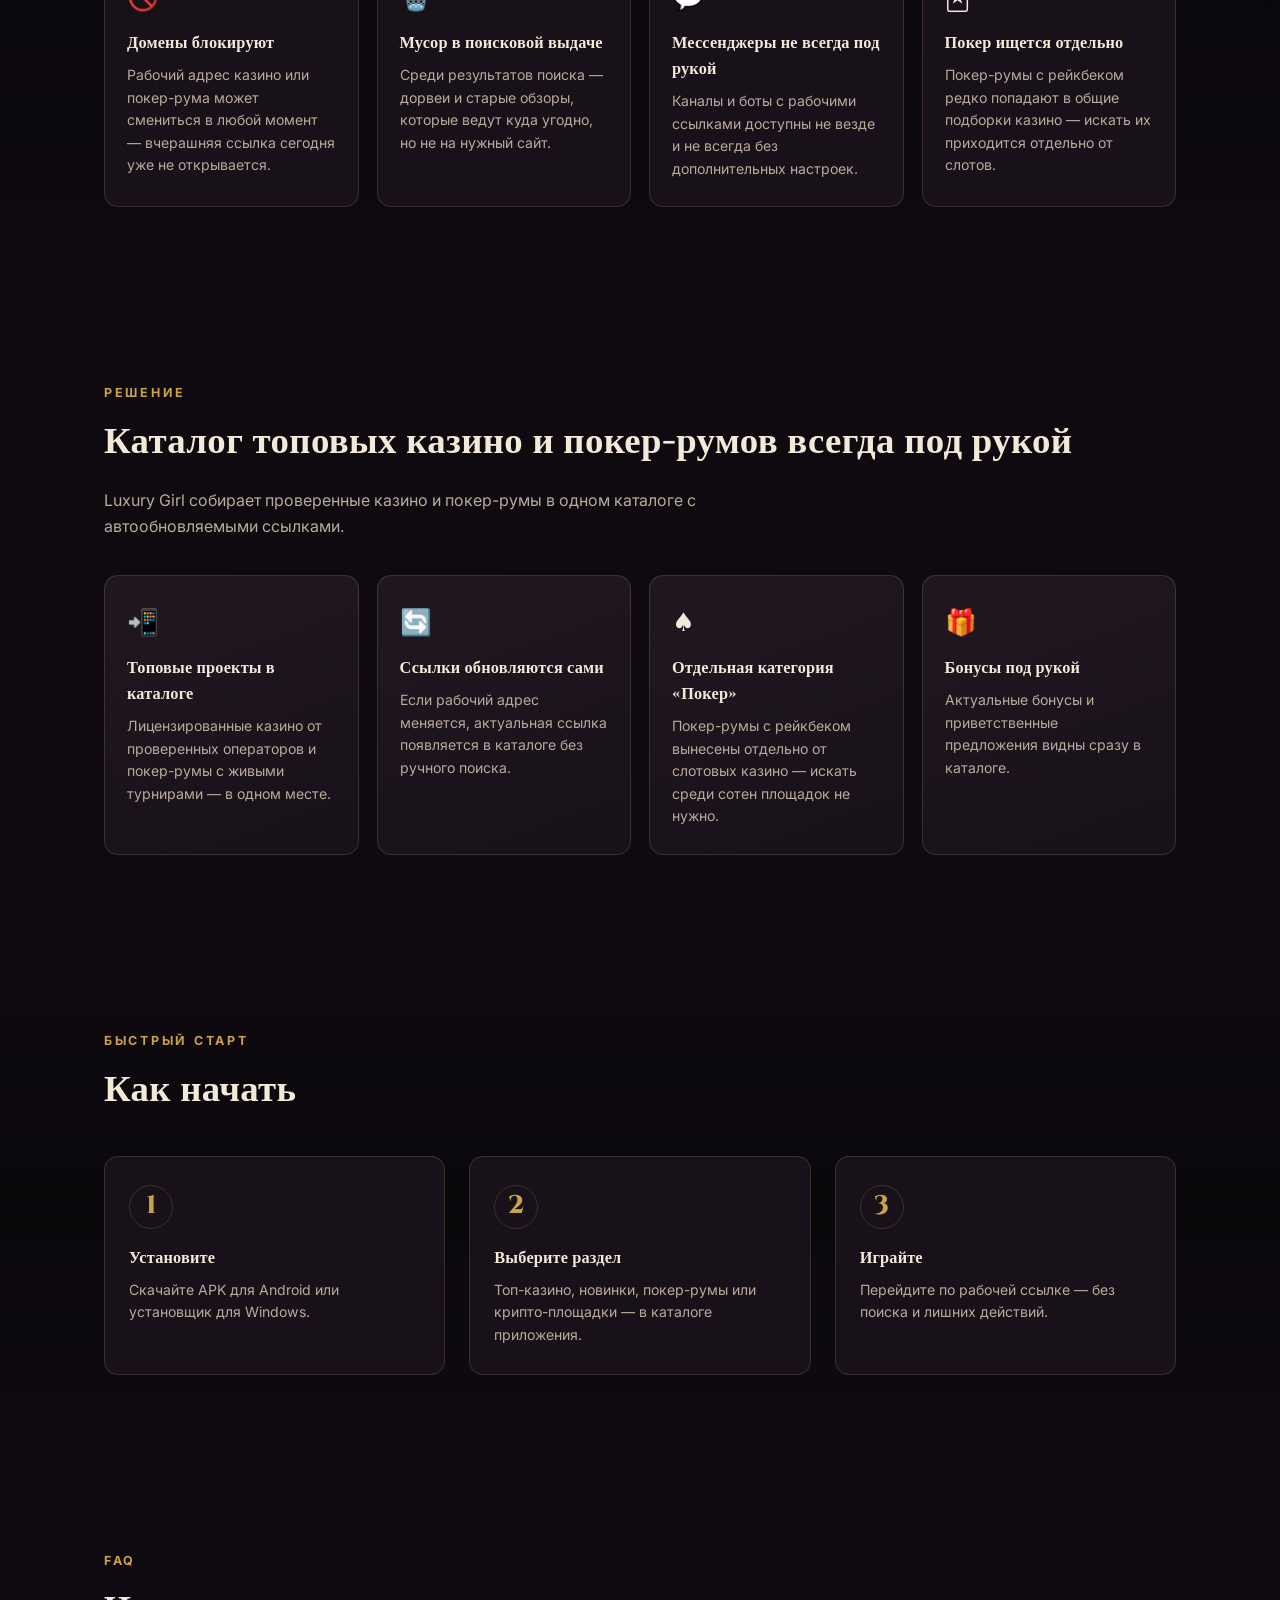
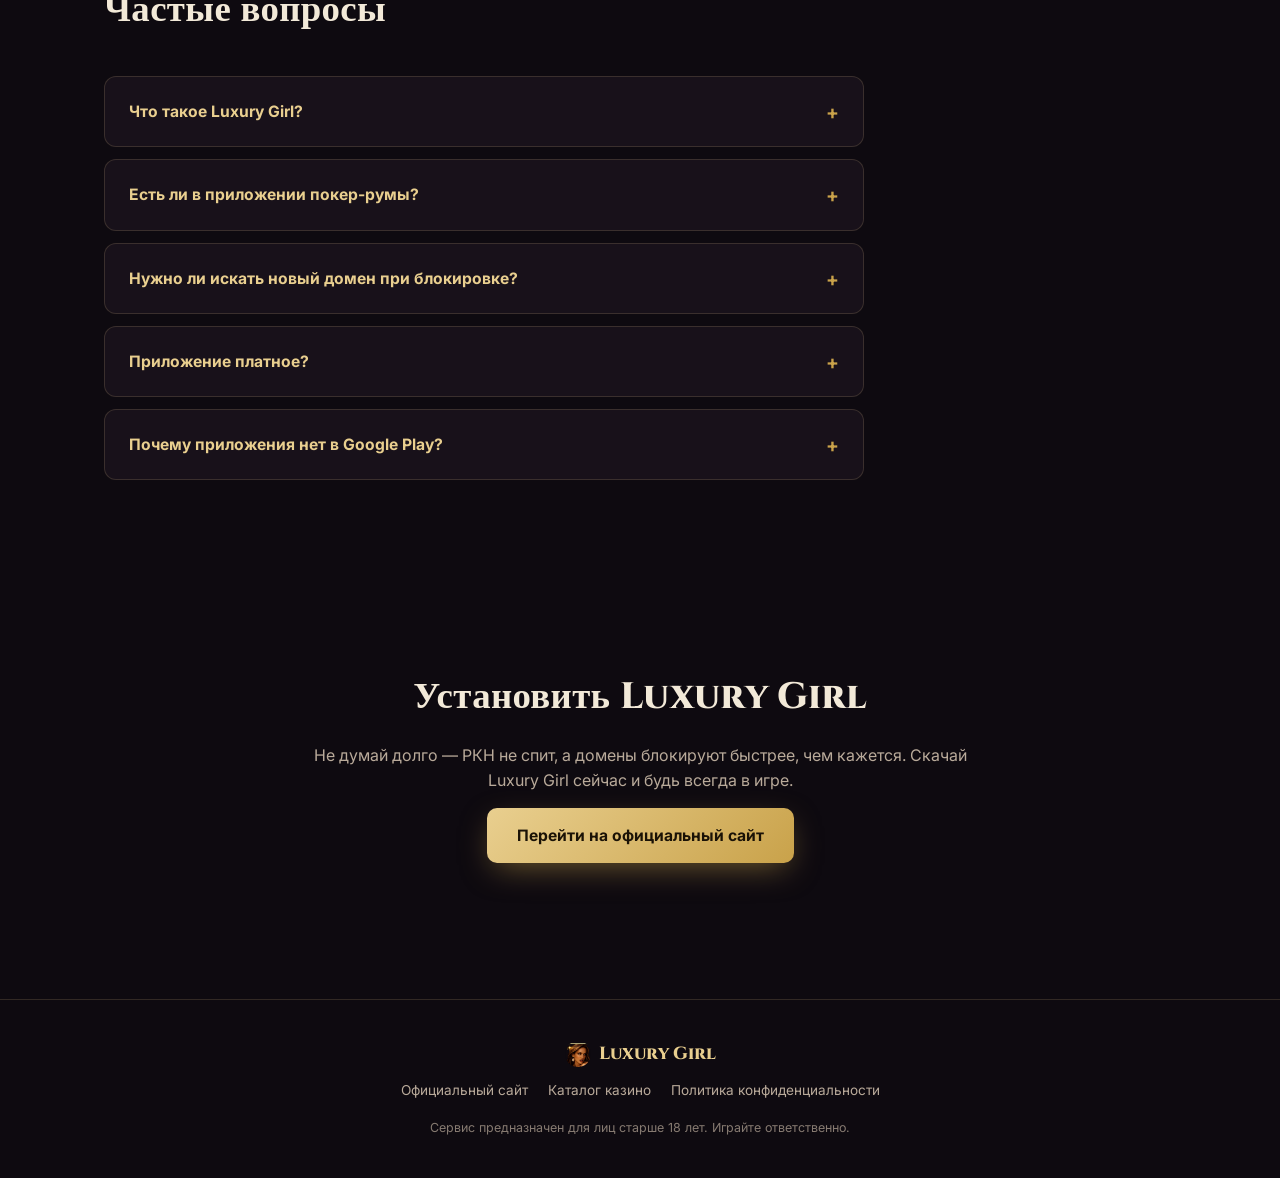
==== commit 4088b2fc: "Punchier CTA copy in install section" ====
--- a/index.html
+++ b/index.html
@@ -148,7 +148,7 @@
 <section>
   <div class="container" style="text-align:center">
     <h2>Установить Luxury Girl</h2>
-    <p class="subtitle" style="margin-left:auto;margin-right:auto">Полный каталог казино и покер-румов.</p>
+    <p class="subtitle" style="margin-left:auto;margin-right:auto">Не думай долго — РКН не спит, а домены блокируют быстрее, чем кажется. Скачай Luxury Girl сейчас и будь всегда в игре.</p>
     <div class="cta-group">
       <a class="btn-primary" href="https://luxurygirl.online/">Перейти на официальный сайт</a>
     </div>
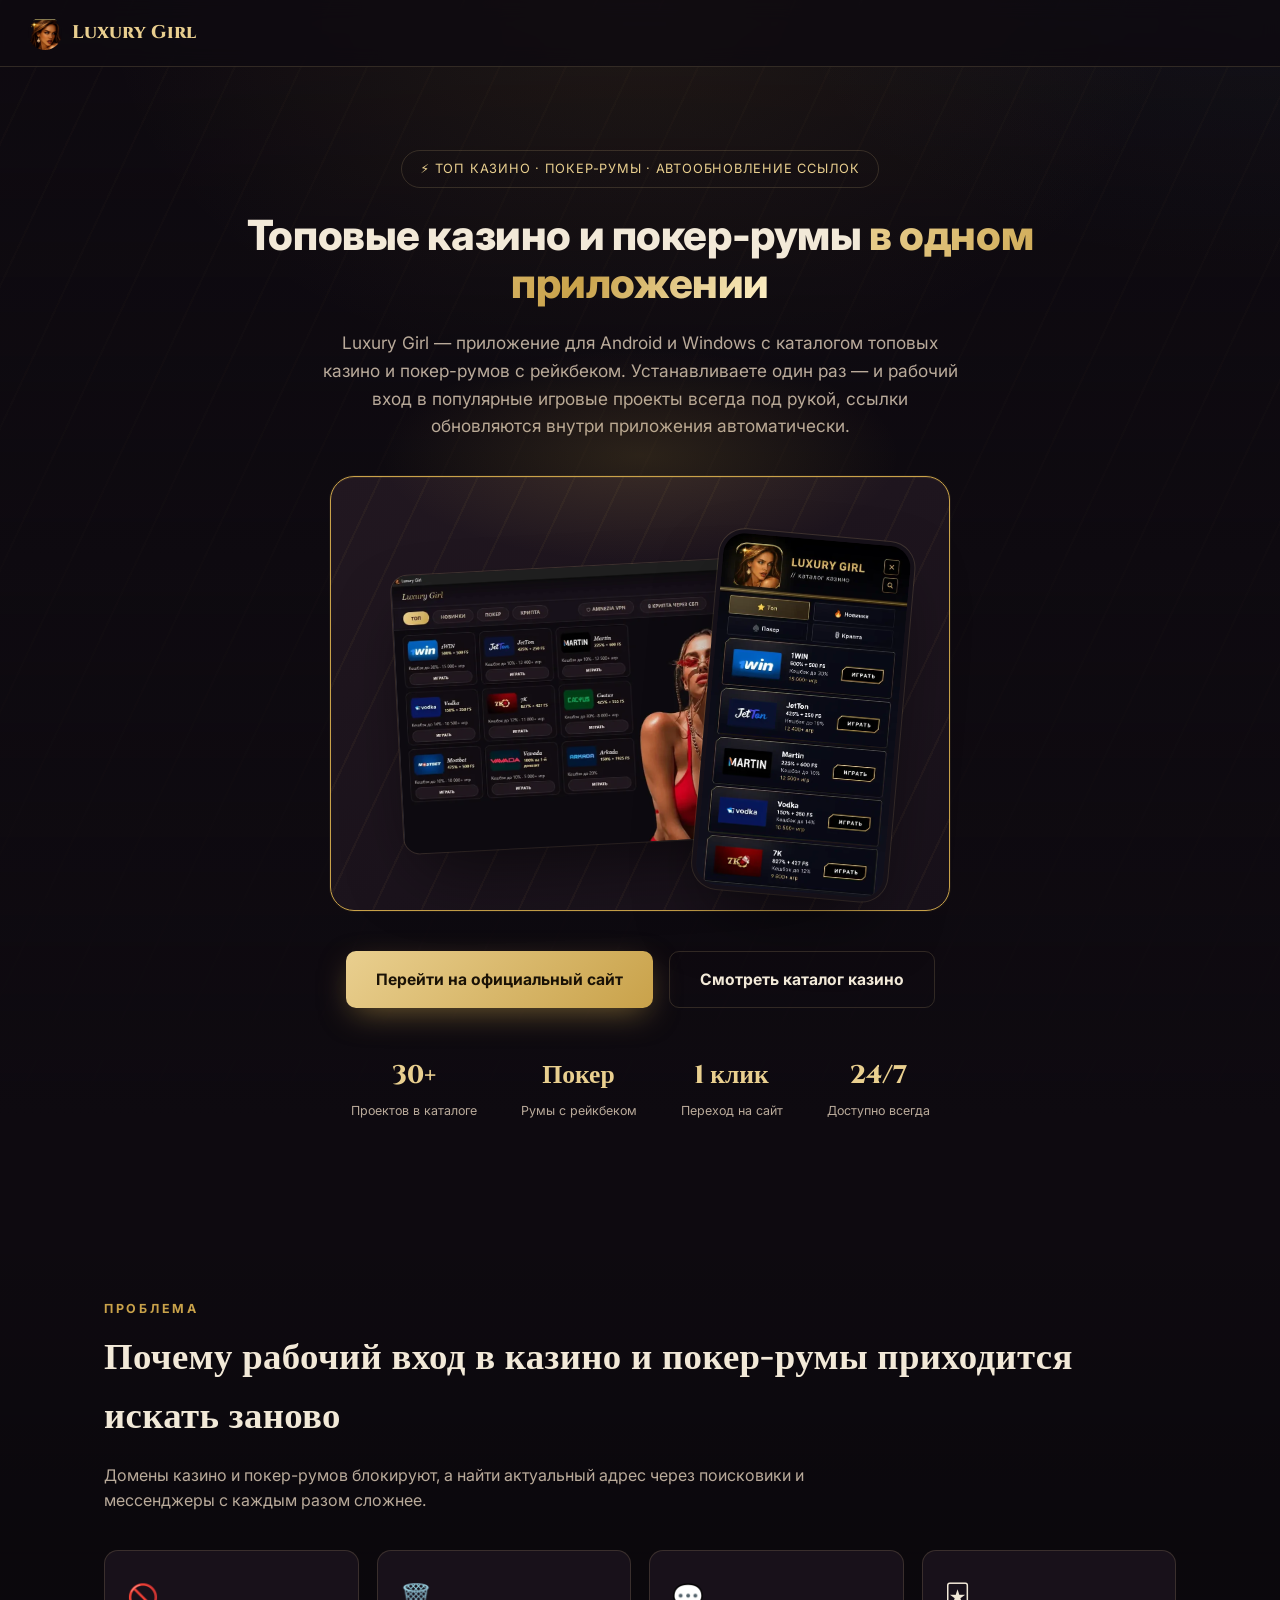
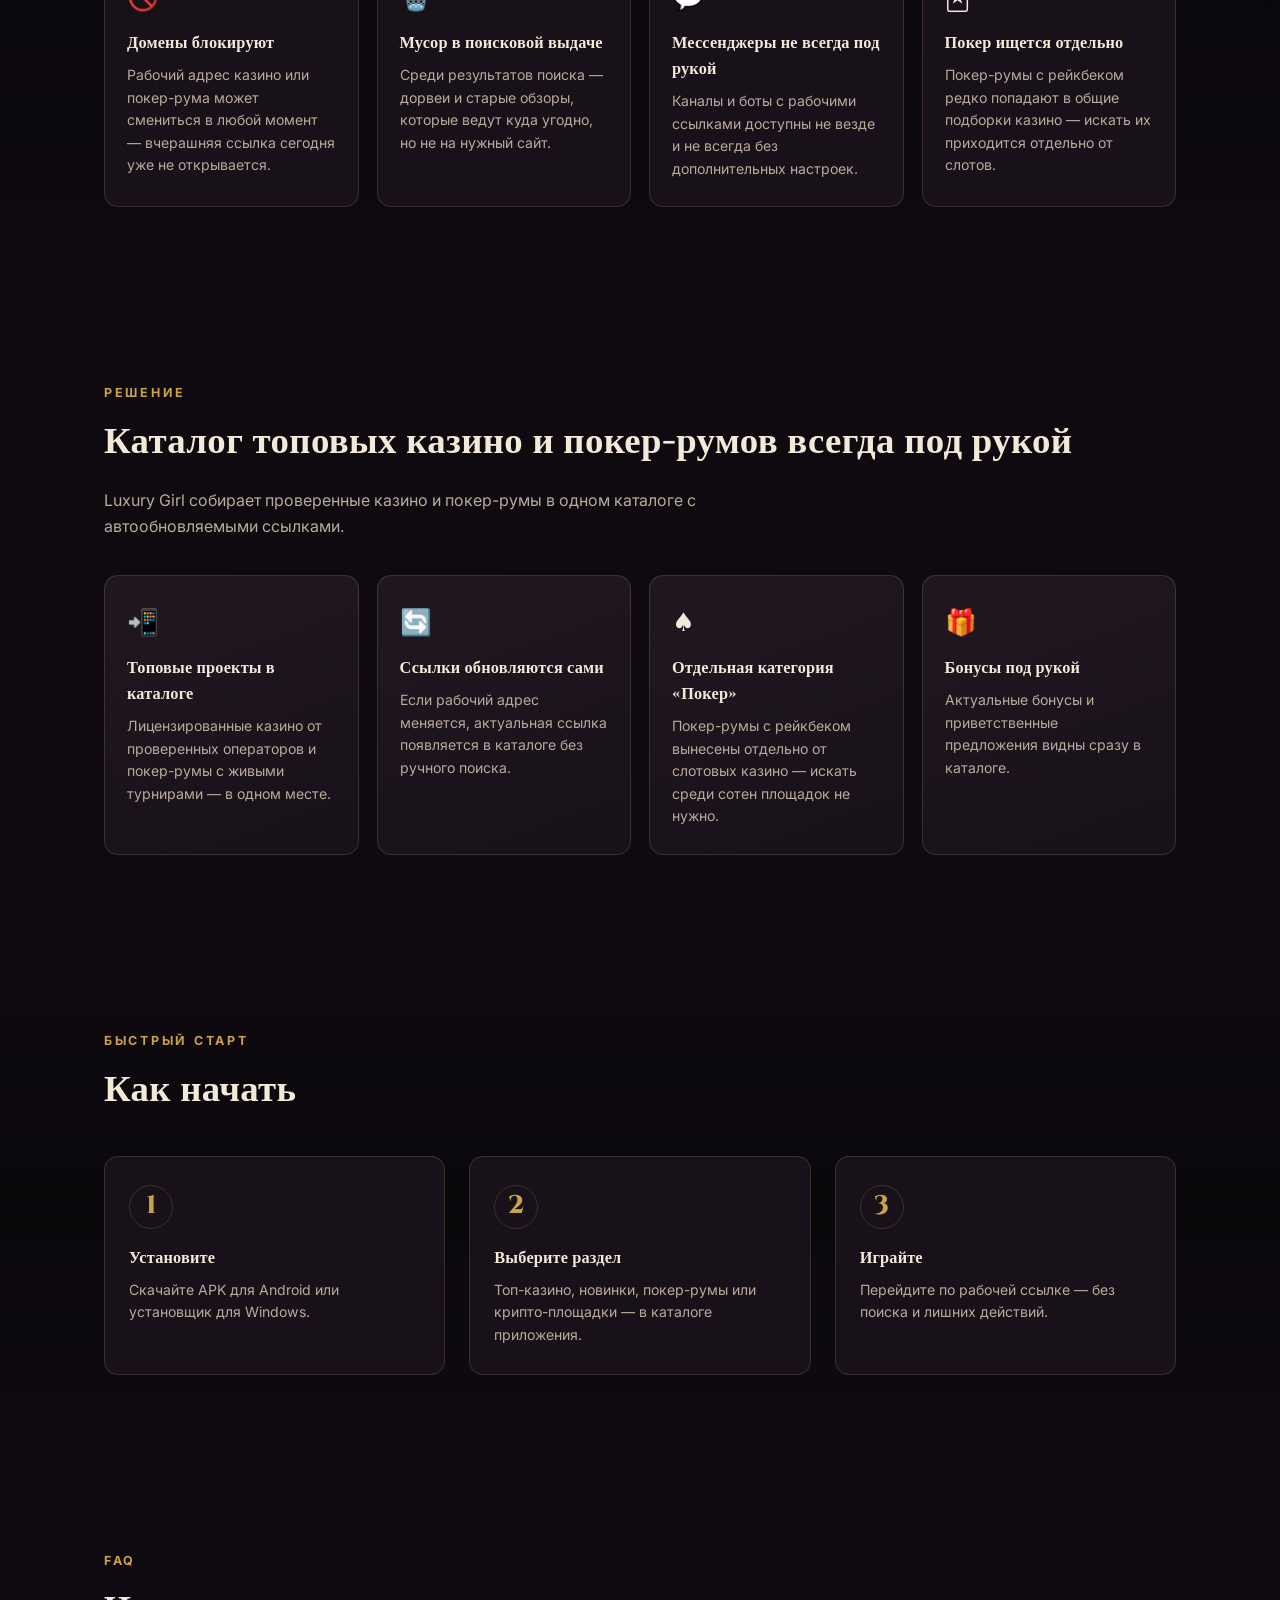
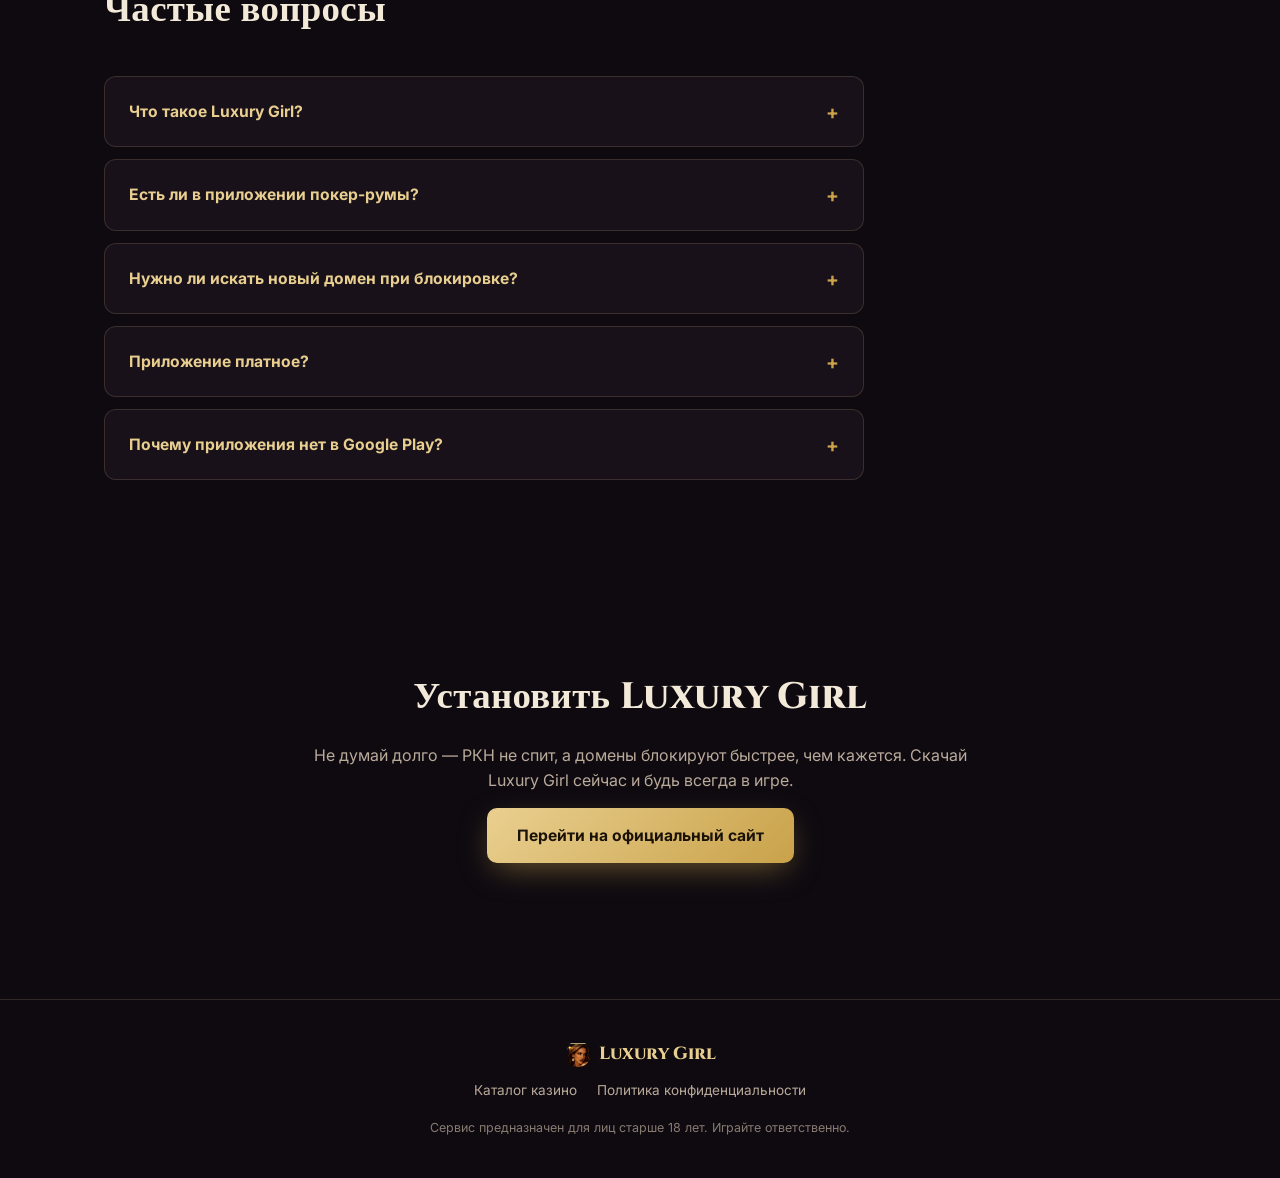
==== commit e78c9a61: "Footer links internal instead of production site" ====
--- a/index.html
+++ b/index.html
@@ -159,8 +159,7 @@
   <div class="container">
     <div class="footer-logo"><img src="img/logo.webp" alt="Luxury Girl" class="logo-icon">Luxury Girl</div>
     <div class="footer-links">
-      <a href="https://luxurygirl.online/">Официальный сайт</a>
-      <a href="https://luxurygirl.online/#catalogue">Каталог казино</a>
+      <a href="catalog/">Каталог казино</a>
       <a href="https://luxurygirl.online/privacy">Политика конфиденциальности</a>
     </div>
     <p class="footer-note">Сервис предназначен для лиц старше 18 лет. Играйте ответственно.</p>
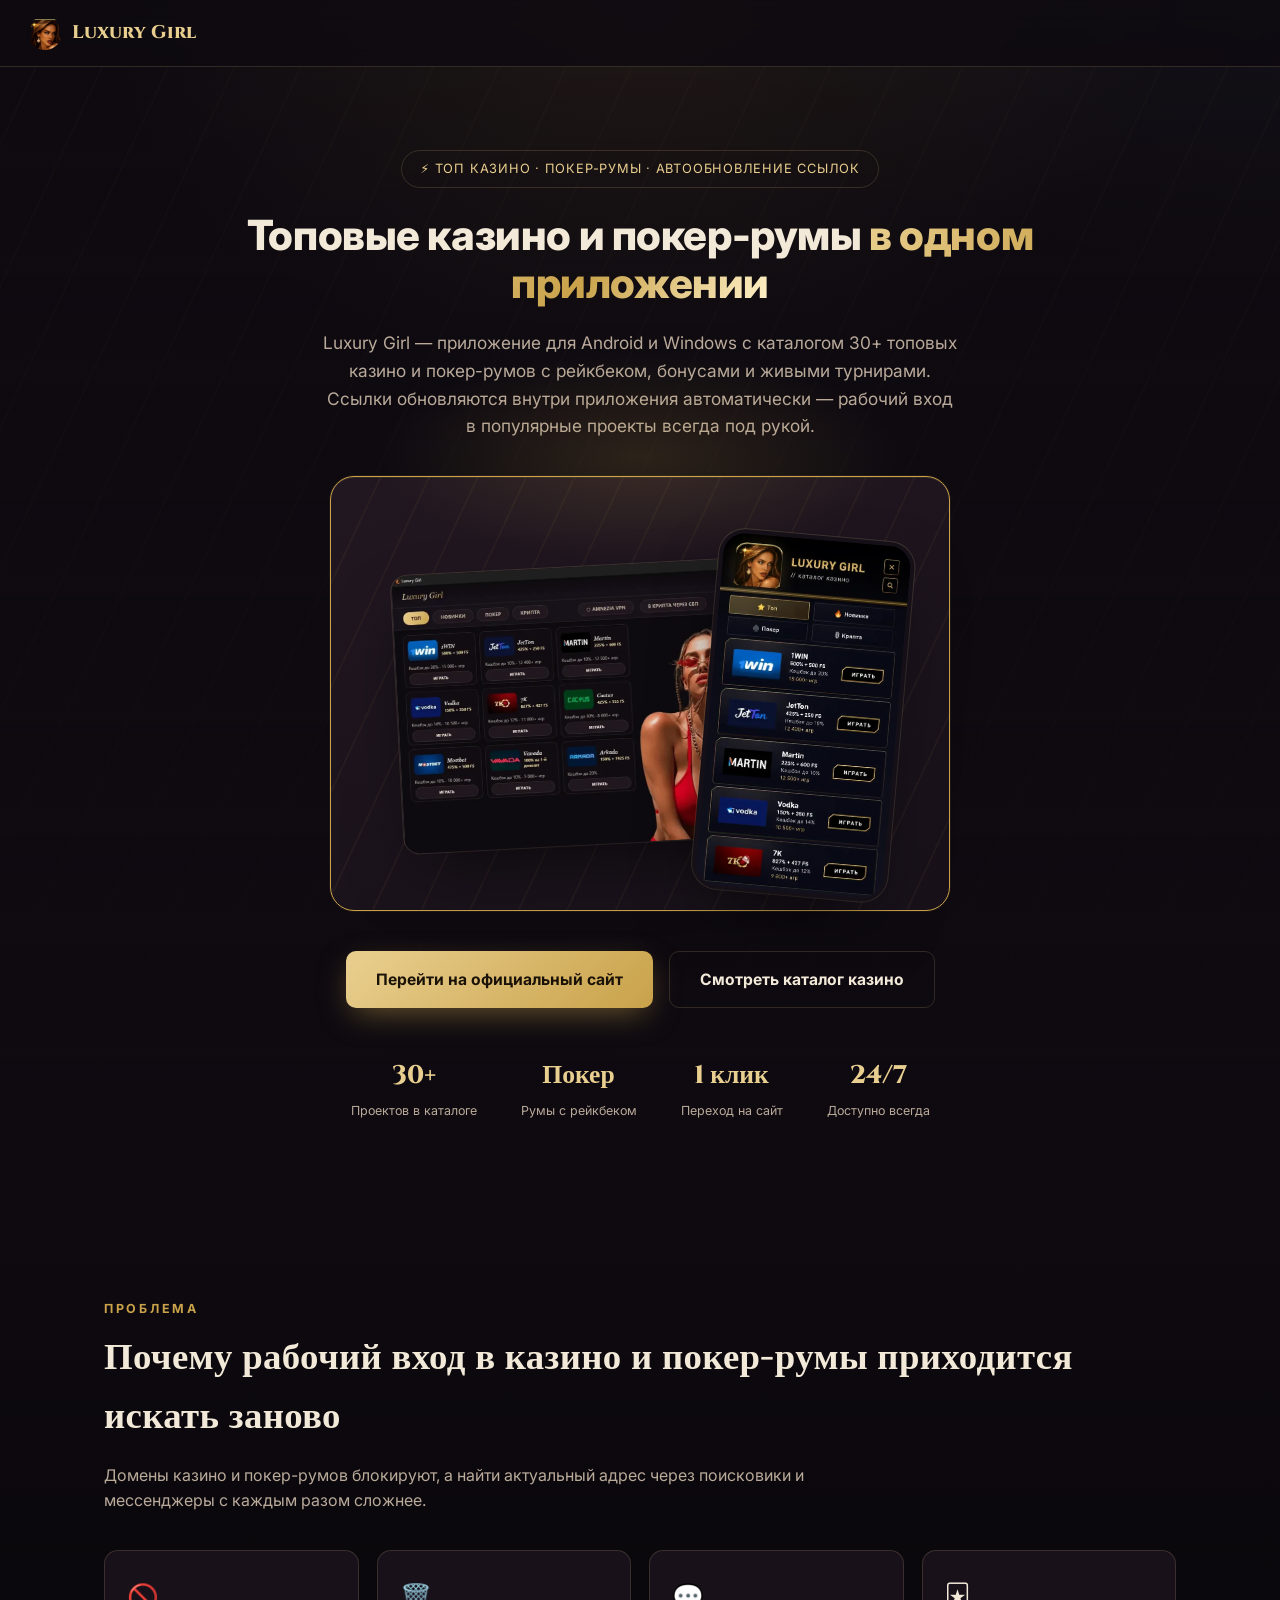
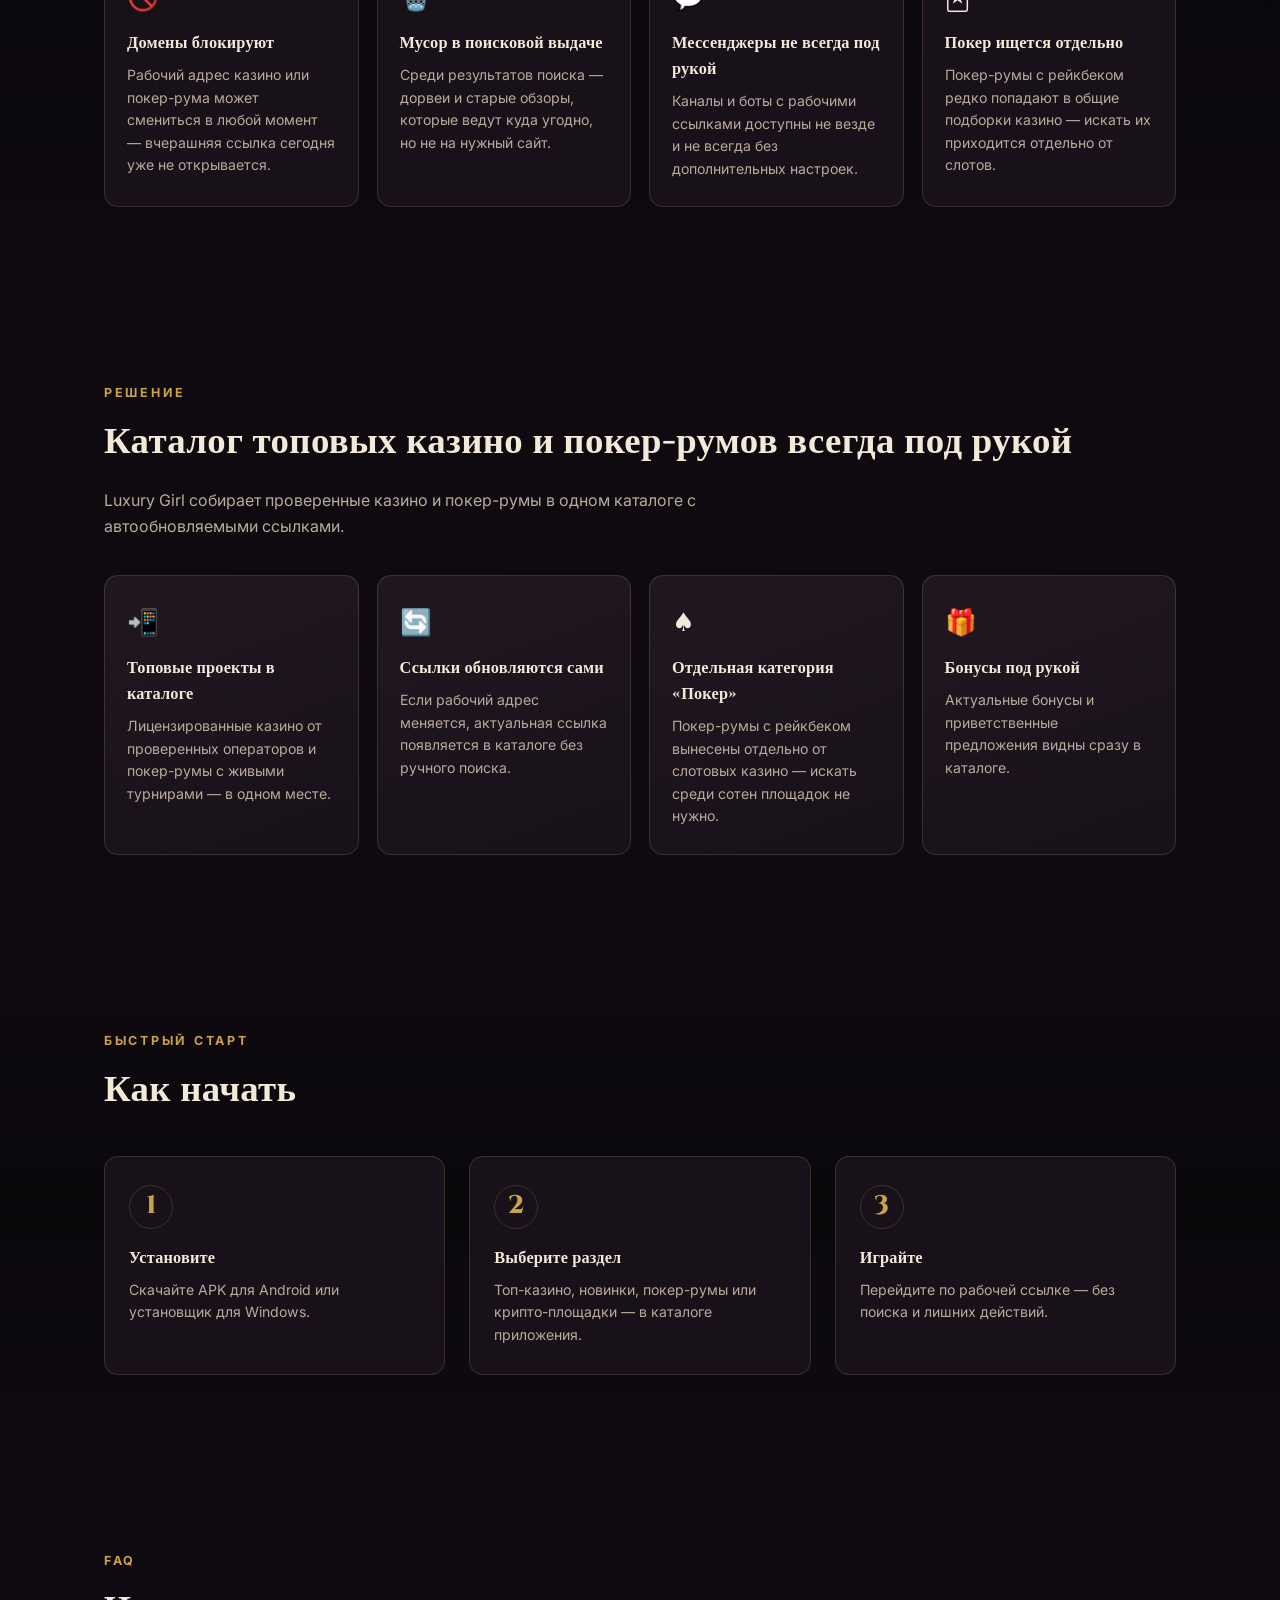
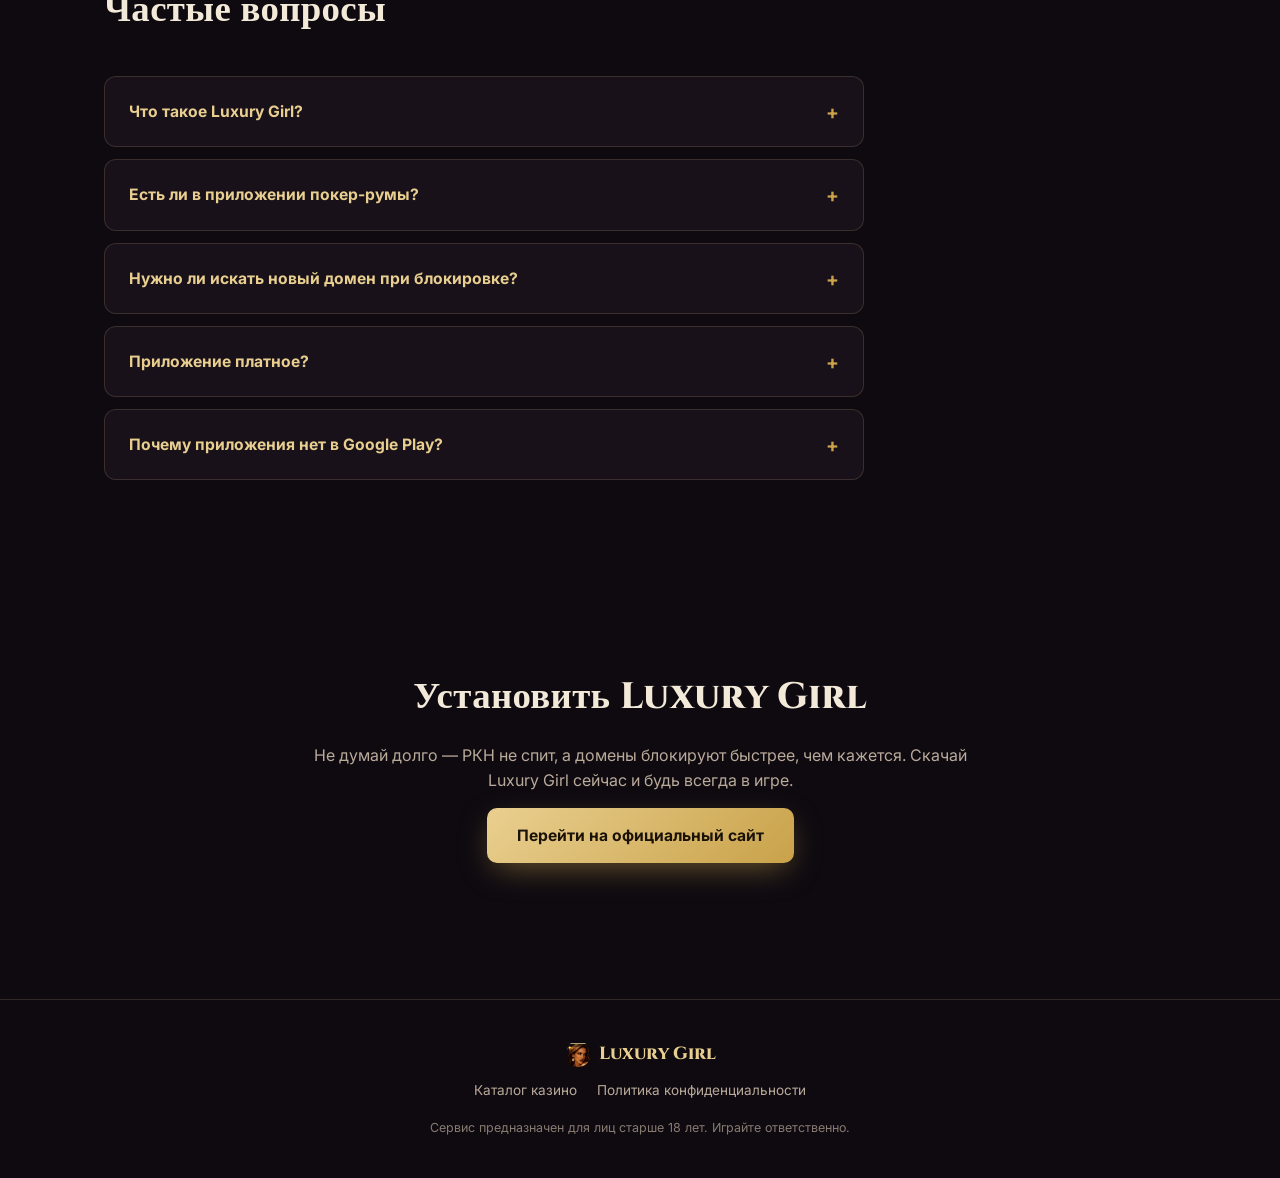
==== commit e3c87024: "Rewrite hero paragraph, round count to 30+" ====
--- a/index.html
+++ b/index.html
@@ -66,7 +66,7 @@
 <section class="hero">
   <div class="badge">⚡ Топ казино · Покер-румы · Автообновление ссылок</div>
   <h1>Топовые казино и покер-румы <span>в одном приложении</span></h1>
-  <p>Luxury Girl — приложение для Android и Windows с каталогом топовых казино и покер-румов с рейкбеком. Устанавливаете один раз — и рабочий вход в популярные игровые проекты всегда под рукой, ссылки обновляются внутри приложения автоматически.</p>
+  <p>Luxury Girl — приложение для Android и Windows с каталогом 30+ топовых казино и покер-румов с рейкбеком, бонусами и живыми турнирами. Ссылки обновляются внутри приложения автоматически — рабочий вход в популярные проекты всегда под рукой.</p>
 
   <div class="showcase-backdrop">
     <div class="showcase-row">
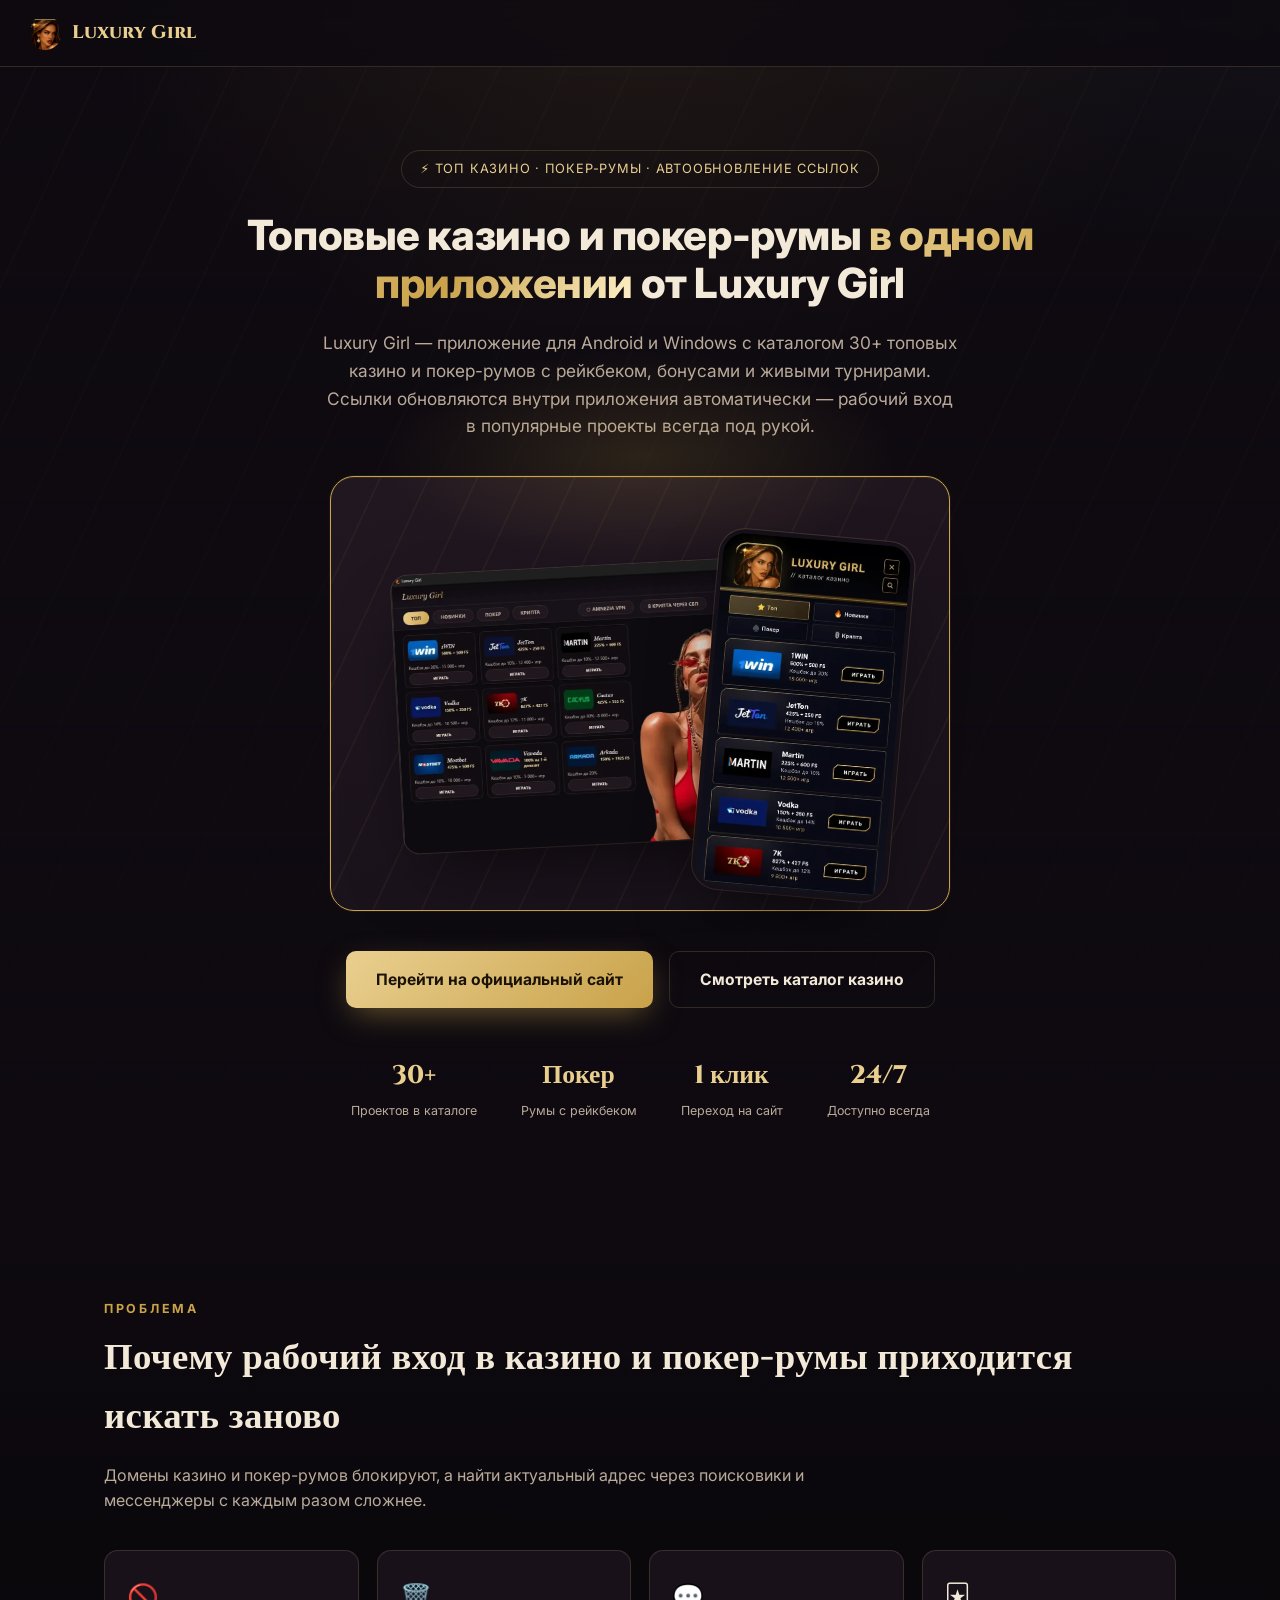
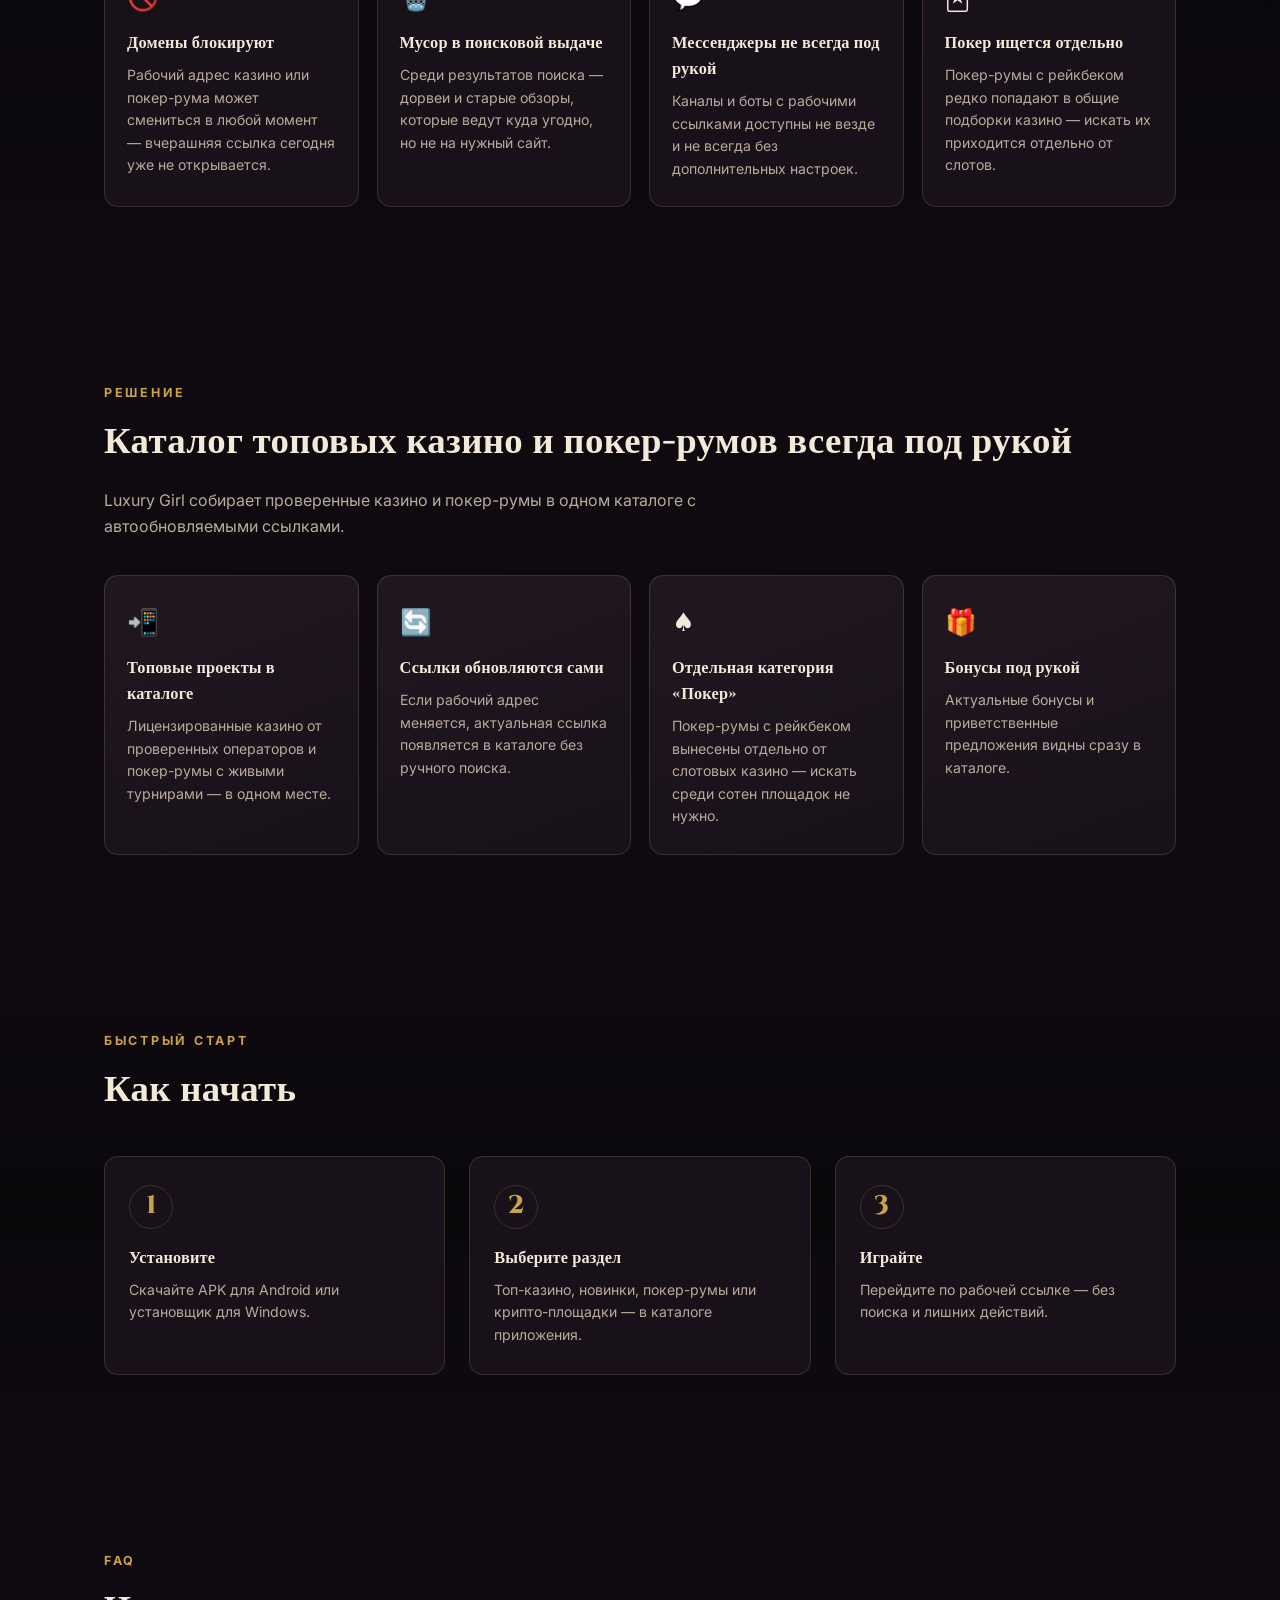
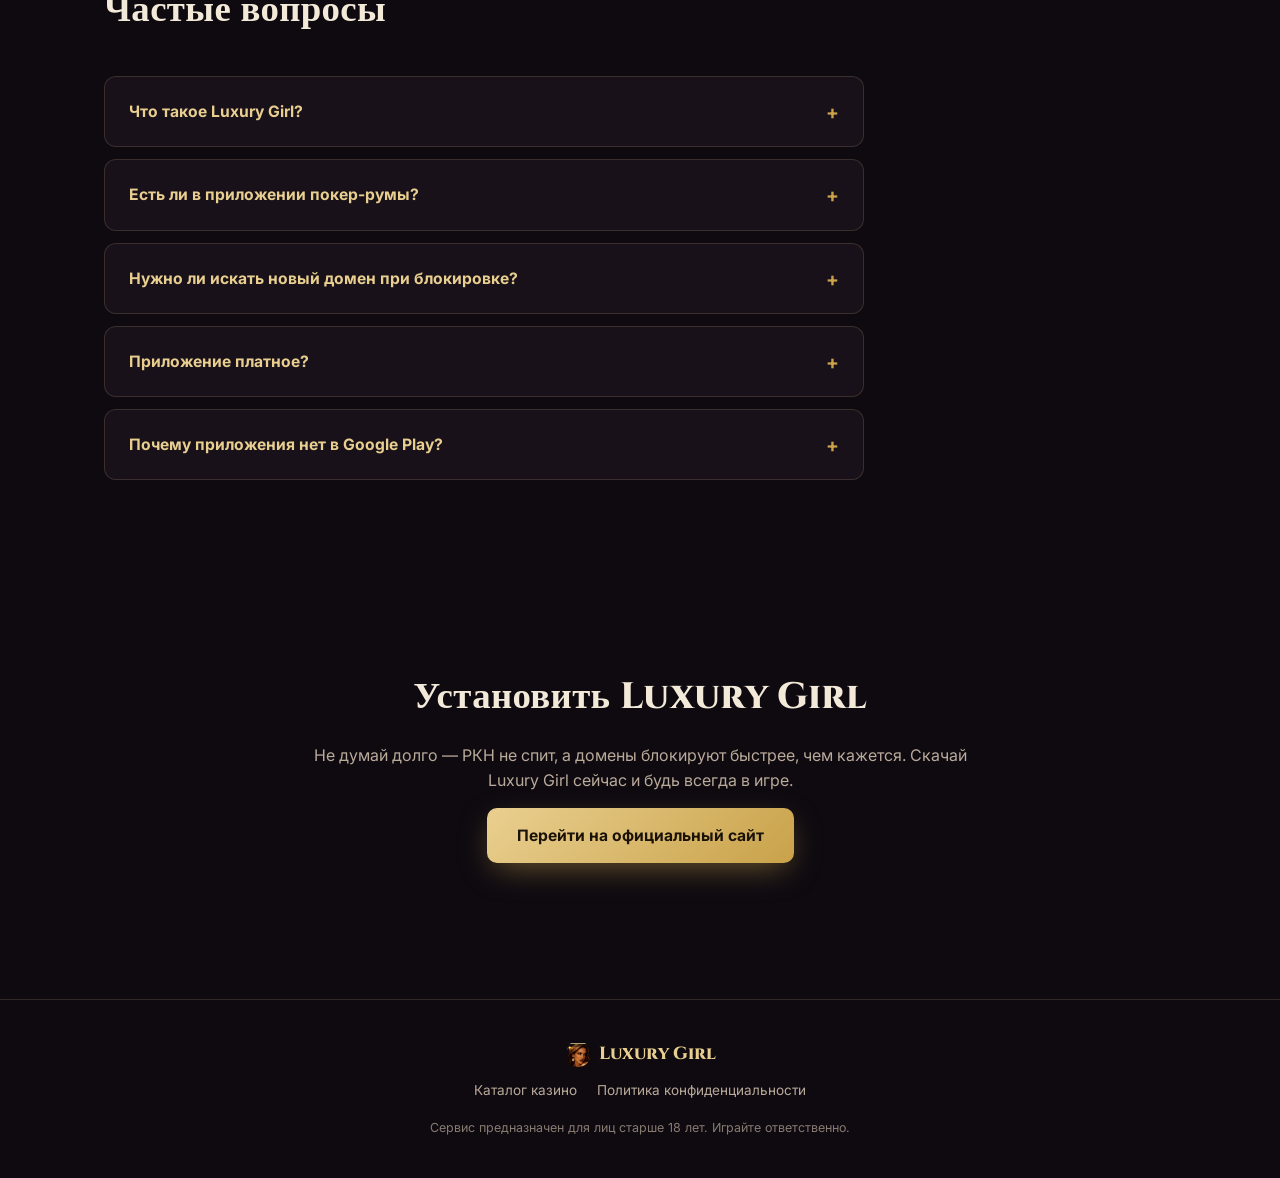
==== commit b4365cda: "Add brand name to H1" ====
--- a/index.html
+++ b/index.html
@@ -65,7 +65,7 @@
 
 <section class="hero">
   <div class="badge">⚡ Топ казино · Покер-румы · Автообновление ссылок</div>
-  <h1>Топовые казино и покер-румы <span>в одном приложении</span></h1>
+  <h1>Топовые казино и покер-румы <span>в одном приложении</span> от Luxury Girl</h1>
   <p>Luxury Girl — приложение для Android и Windows с каталогом 30+ топовых казино и покер-румов с рейкбеком, бонусами и живыми турнирами. Ссылки обновляются внутри приложения автоматически — рабочий вход в популярные проекты всегда под рукой.</p>
 
   <div class="showcase-backdrop">
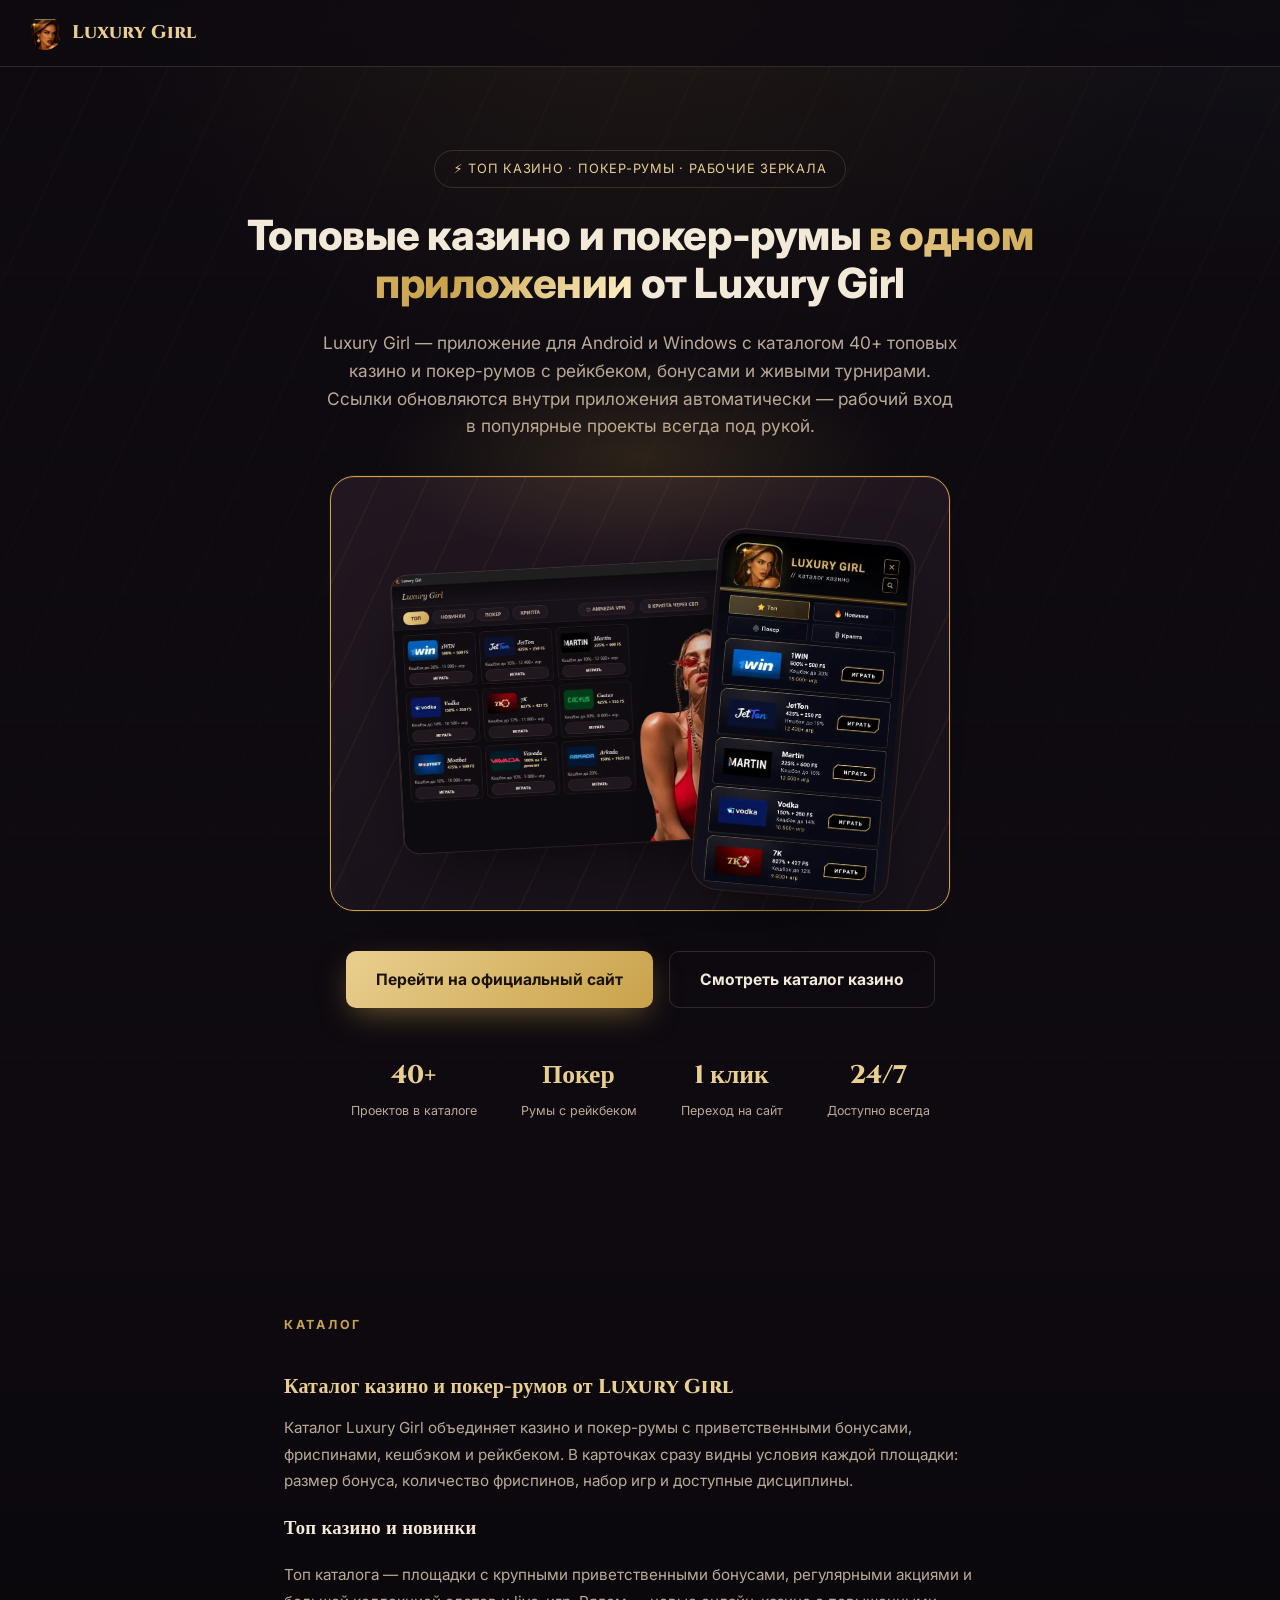
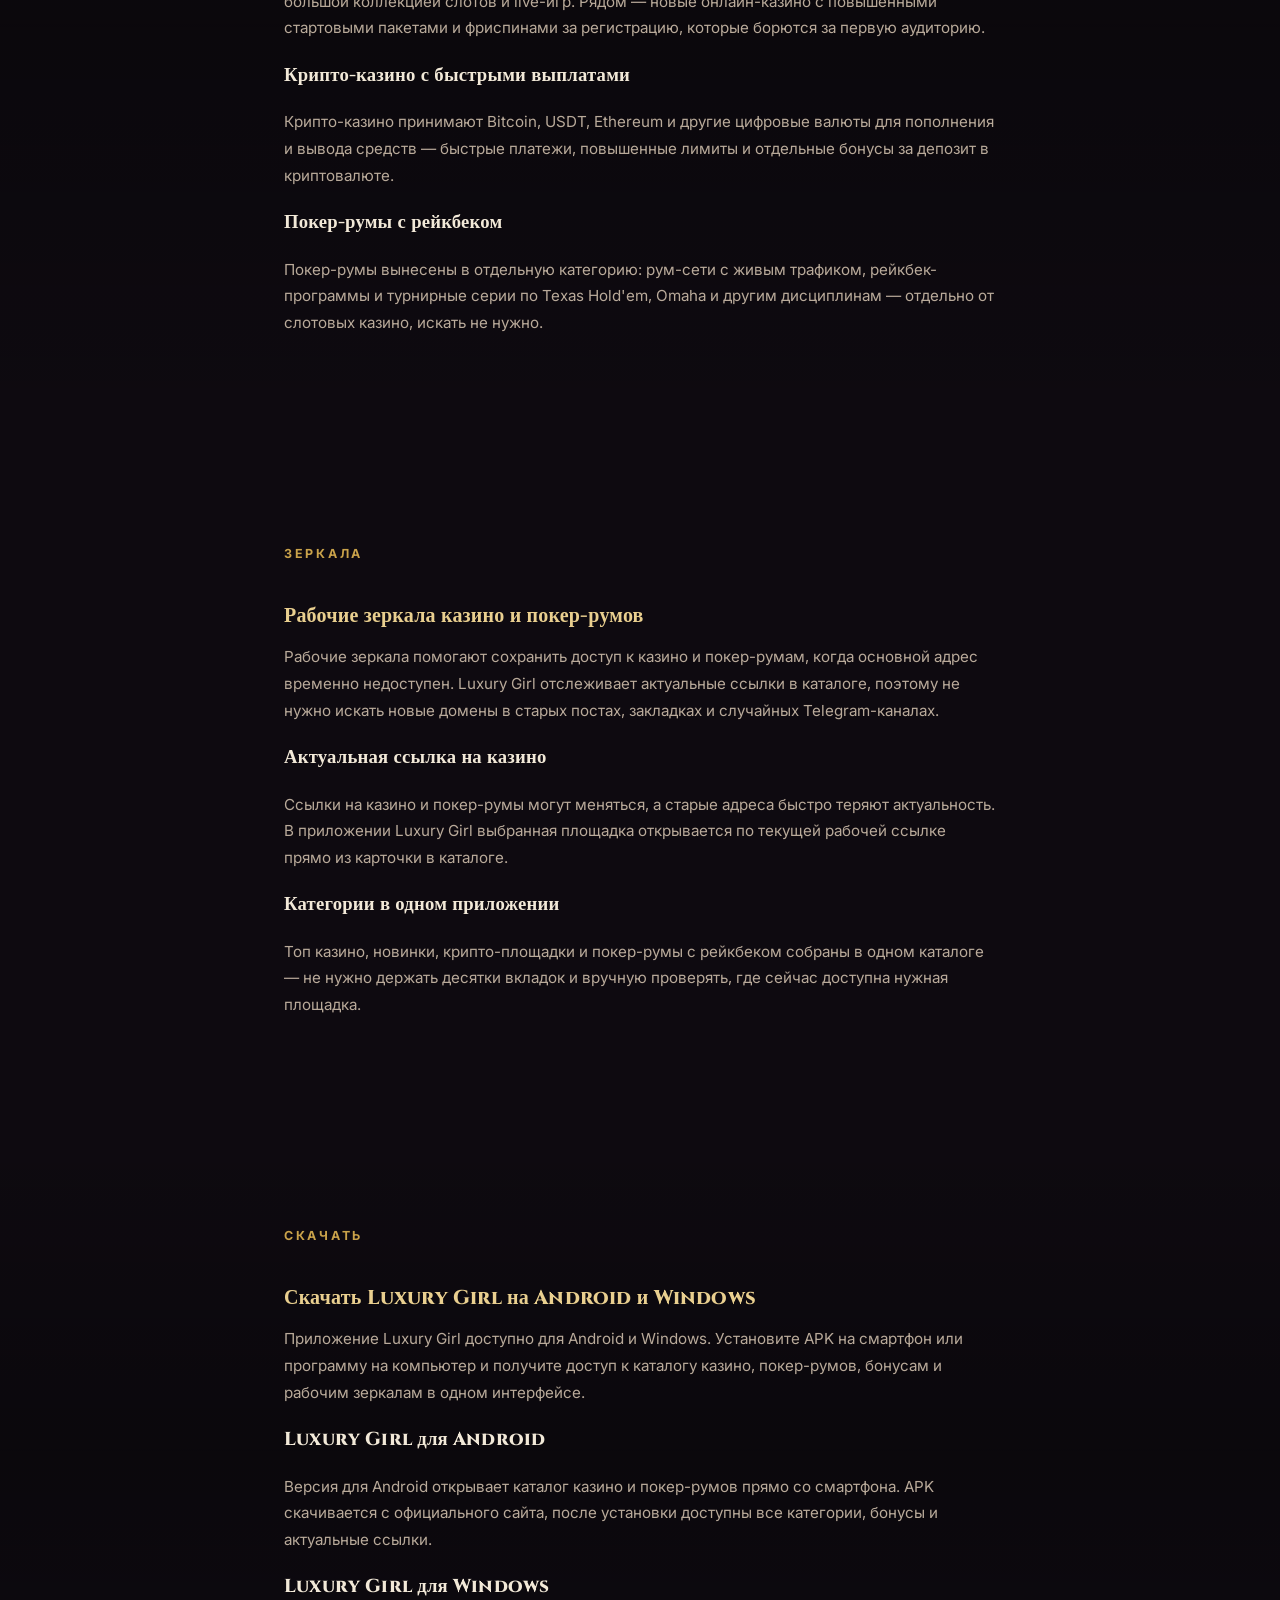
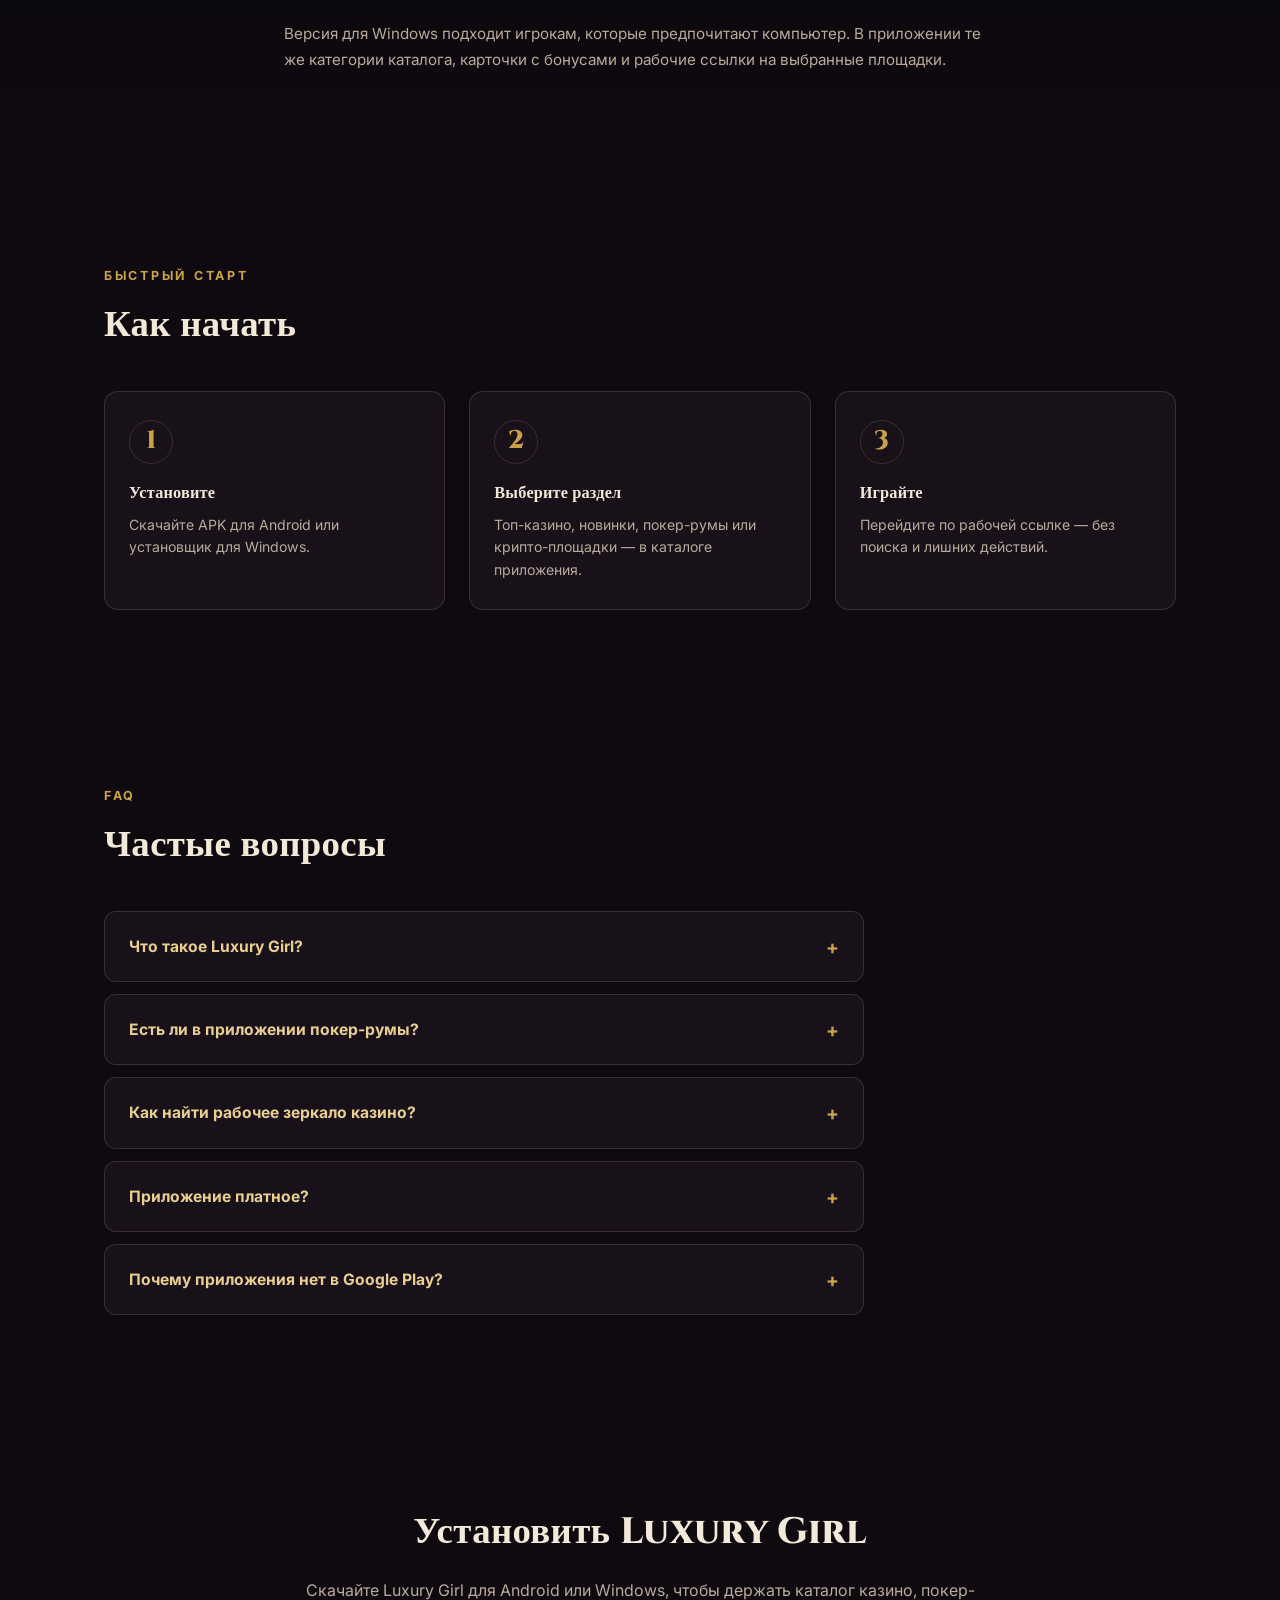
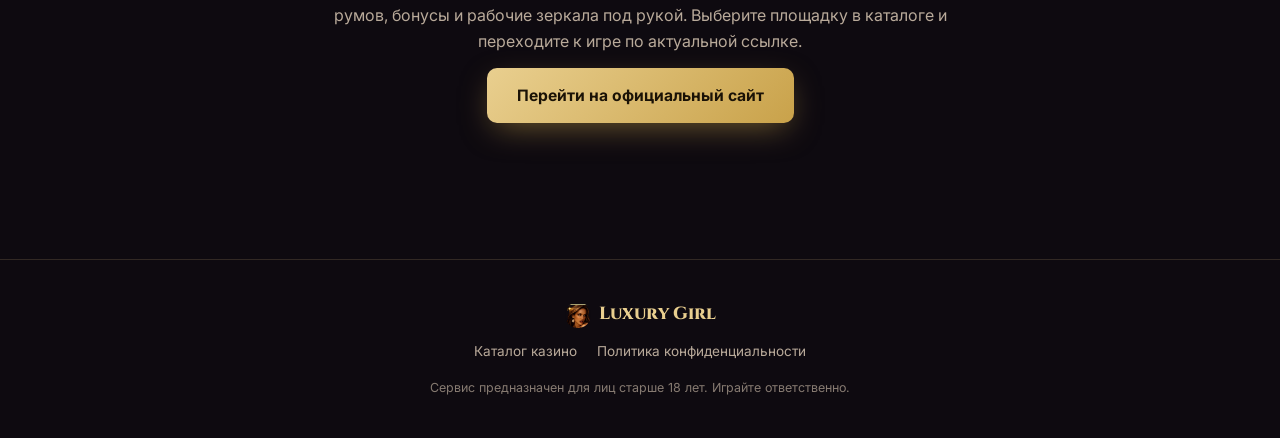
==== commit a8837cd4: "Full homepage rebuild: self-canonical, fix broken og-image path, new SEO structure, remove panic-ton" ====
--- a/index.html
+++ b/index.html
@@ -3,20 +3,23 @@
 <head>
 <meta charset="UTF-8"/>
 <meta name="viewport" content="width=device-width, initial-scale=1.0"/>
-<title>Luxury Girl — топовые казино и покер-румы в одном приложении</title>
-<meta name="description" content="Luxury Girl — приложение для Android и Windows с каталогом топовых казино и покер-румов. Ссылки обновляются автоматически — рабочий вход всегда под рукой."/>
+<title>Luxury Girl — приложение с рабочими зеркалами 40+ казино и покер-румов</title>
+<meta name="description" content="Приложение Luxury Girl для Android и Windows: 40+ казино и покер-румов, актуальные рабочие зеркала, бонусы, фриспины, кешбэк и рейкбек в одном каталоге."/>
 <meta name="robots" content="index, follow"/>
-<link rel="canonical" href="https://luxurygirl.online/"/>
+<meta name="yandex-verification" content="9b26016fc9e9f5db" />
+<meta name="google-site-verification" content="MU0AzvyvuGkro43wWlCvNO7gY7daz_rfIoC2uSDXgm8" />
+<script src="https://analytics.ahrefs.com/analytics.js" data-key="+3HBhLDuEVUkK3/vySvkfQ" async></script>
+<link rel="canonical" href="https://luxury-girl-apps.github.io/"/>
 <link rel="icon" type="image/x-icon" href="favicon.ico"/>
 <link rel="icon" type="image/png" sizes="32x32" href="favicon-32x32.png"/>
 <link rel="apple-touch-icon" href="apple-touch-icon.png"/>
 <meta name="theme-color" content="#0e0a10"/>
-<meta property="og:title" content="Luxury Girl — топовые казино и покер-румы в одном приложении"/>
-<meta property="og:description" content="Каталог топовых казино и покер-румов с автообновляемыми ссылками для Android и Windows."/>
+<meta property="og:title" content="Luxury Girl — приложение с рабочими зеркалами 40+ казино и покер-румов"/>
+<meta property="og:description" content="40+ казино и покер-румов, рабочие зеркала, бонусы, фриспины, кешбэк и рейкбек в одном приложении для Android и Windows."/>
 <meta property="og:type" content="website"/>
-<meta property="og:url" content="https://luxury-girl-apps.github.io/luxurygirl.apps/"/>
+<meta property="og:url" content="https://luxury-girl-apps.github.io/"/>
 <meta property="og:locale" content="ru_RU"/>
-<meta property="og:image" content="https://luxury-girl-apps.github.io/luxurygirl.apps/img/og-image.webp"/>
+<meta property="og:image" content="https://luxury-girl-apps.github.io/img/og-image.webp"/>
 <meta name="twitter:card" content="summary_large_image"/>
 <link rel="stylesheet" href="style.css"/>
 <script type="application/ld+json">
@@ -25,30 +28,30 @@
   "@graph": [
     {
       "@type": "SoftwareApplication",
-      "@id": "https://luxurygirl.online/#app",
+      "@id": "https://luxury-girl-apps.github.io/#app",
       "name": "Luxury Girl",
-      "description": "Приложение для Android и Windows с каталогом топовых казино и покер-румов и автообновляемыми ссылками.",
-      "url": "https://luxurygirl.online/",
+      "description": "Приложение для Android и Windows с каталогом казино и покер-румов, рабочими зеркалами и автообновляемыми ссылками.",
+      "url": "https://luxury-girl-apps.github.io/",
       "applicationCategory": "UtilitiesApplication",
       "operatingSystem": "Android, Windows",
       "offers": {"@type": "Offer", "price": "0", "priceCurrency": "RUB"},
       "downloadUrl": "https://luxurygirl.online/luxury-girl.apk",
-      "image": "https://luxury-girl-apps.github.io/luxurygirl.apps/img/logo.webp"
+      "image": "https://luxury-girl-apps.github.io/img/logo.webp"
     },
     {
       "@type": "WebSite",
-      "@id": "https://luxury-girl-apps.github.io/luxurygirl.apps/#website",
-      "url": "https://luxury-girl-apps.github.io/luxurygirl.apps/",
-      "name": "Luxury Girl — топовые казино и покер-румы",
-      "description": "Каталог топовых казино и покер-румов с автообновляемыми ссылками для Android и Windows.",
+      "@id": "https://luxury-girl-apps.github.io/#website",
+      "url": "https://luxury-girl-apps.github.io/",
+      "name": "Luxury Girl — казино и покер-румы",
+      "description": "Каталог казино и покер-румов с рабочими зеркалами для Android и Windows.",
       "inLanguage": "ru-RU"
     },
     {
       "@type": "FAQPage",
       "mainEntity": [
-        {"@type":"Question","name":"Что такое Luxury Girl?","acceptedAnswer":{"@type":"Answer","text":"Приложение для Android и Windows с каталогом топовых казино и покер-румов и автообновляемыми ссылками."}},
+        {"@type":"Question","name":"Что такое Luxury Girl?","acceptedAnswer":{"@type":"Answer","text":"Приложение для Android и Windows с каталогом казино и покер-румов, рабочими зеркалами и автообновляемыми ссылками."}},
         {"@type":"Question","name":"Есть ли в приложении покер-румы?","acceptedAnswer":{"@type":"Answer","text":"Да, покер-румы с рейкбеком и живыми турнирами вынесены в отдельную категорию каталога."}},
-        {"@type":"Question","name":"Нужно ли искать новый домен при блокировке?","acceptedAnswer":{"@type":"Answer","text":"Нет, актуальная ссылка обновляется внутри приложения автоматически."}},
+        {"@type":"Question","name":"Как найти рабочее зеркало казино?","acceptedAnswer":{"@type":"Answer","text":"Откройте каталог Luxury Girl, выберите нужное казино и перейдите из его карточки — приложение показывает актуальный рабочий адрес."}},
         {"@type":"Question","name":"Приложение платное?","acceptedAnswer":{"@type":"Answer","text":"Нет, скачивание и использование Luxury Girl бесплатны."}},
         {"@type":"Question","name":"Почему приложения нет в Google Play?","acceptedAnswer":{"@type":"Answer","text":"Магазины приложений не пропускают продукты, связанные с азартными играми, поэтому APK и .exe скачиваются напрямую с сайта."}}
       ]
@@ -64,9 +67,9 @@
 </nav>
 
 <section class="hero">
-  <div class="badge">⚡ Топ казино · Покер-румы · Автообновление ссылок</div>
+  <div class="badge">⚡ Топ казино · Покер-румы · Рабочие зеркала</div>
   <h1>Топовые казино и покер-румы <span>в одном приложении</span> от Luxury Girl</h1>
-  <p>Luxury Girl — приложение для Android и Windows с каталогом 30+ топовых казино и покер-румов с рейкбеком, бонусами и живыми турнирами. Ссылки обновляются внутри приложения автоматически — рабочий вход в популярные проекты всегда под рукой.</p>
+  <p>Luxury Girl — приложение для Android и Windows с каталогом 40+ топовых казино и покер-румов с рейкбеком, бонусами и живыми турнирами. Ссылки обновляются внутри приложения автоматически — рабочий вход в популярные проекты всегда под рукой.</p>
 
   <div class="showcase-backdrop">
     <div class="showcase-row">
@@ -84,7 +87,7 @@
     <a class="btn-secondary" href="catalog/">Смотреть каталог казино</a>
   </div>
   <div class="hero-stats">
-    <div class="stat"><div class="stat-num">30+</div><div class="stat-label">Проектов в каталоге</div></div>
+    <div class="stat"><div class="stat-num">40+</div><div class="stat-label">Проектов в каталоге</div></div>
     <div class="stat"><div class="stat-num">Покер</div><div class="stat-label">Румы с рейкбеком</div></div>
     <div class="stat"><div class="stat-num">1 клик</div><div class="stat-label">Переход на сайт</div></div>
     <div class="stat"><div class="stat-num">24/7</div><div class="stat-label">Доступно всегда</div></div>
@@ -92,34 +95,51 @@
 </section>
 
 <section class="s-dark">
-  <div class="container">
-    <div class="section-label">Проблема</div>
-    <h2>Почему рабочий вход в казино и покер-румы приходится искать заново</h2>
-    <p class="subtitle">Домены казино и покер-румов блокируют, а найти актуальный адрес через поисковики и мессенджеры с каждым разом сложнее.</p>
-    <div class="prb-grid">
-      <div class="prb-card"><div class="prb-icon">🚫</div><h3>Домены блокируют</h3><p>Рабочий адрес казино или покер-рума может смениться в любой момент — вчерашняя ссылка сегодня уже не открывается.</p></div>
-      <div class="prb-card"><div class="prb-icon">🗑️</div><h3>Мусор в поисковой выдаче</h3><p>Среди результатов поиска — дорвеи и старые обзоры, которые ведут куда угодно, но не на нужный сайт.</p></div>
-      <div class="prb-card"><div class="prb-icon">💬</div><h3>Мессенджеры не всегда под рукой</h3><p>Каналы и боты с рабочими ссылками доступны не везде и не всегда без дополнительных настроек.</p></div>
-      <div class="prb-card"><div class="prb-icon">🃏</div><h3>Покер ищется отдельно</h3><p>Покер-румы с рейкбеком редко попадают в общие подборки казино — искать их приходится отдельно от слотов.</p></div>
-    </div>
+  <div class="container legal">
+    <div class="section-label">Каталог</div>
+    <h2>Каталог казино и покер-румов от Luxury Girl</h2>
+    <p>Каталог Luxury Girl объединяет казино и покер-румы с приветственными бонусами, фриспинами, кешбэком и рейкбеком. В карточках сразу видны условия каждой площадки: размер бонуса, количество фриспинов, набор игр и доступные дисциплины.</p>
+
+    <h3>Топ казино и новинки</h3>
+    <p>Топ каталога — площадки с крупными приветственными бонусами, регулярными акциями и большой коллекцией слотов и live-игр. Рядом — новые онлайн-казино с повышенными стартовыми пакетами и фриспинами за регистрацию, которые борются за первую аудиторию.</p>
+
+    <h3>Крипто-казино с быстрыми выплатами</h3>
+    <p>Крипто-казино принимают Bitcoin, USDT, Ethereum и другие цифровые валюты для пополнения и вывода средств — быстрые платежи, повышенные лимиты и отдельные бонусы за депозит в криптовалюте.</p>
+
+    <h3>Покер-румы с рейкбеком</h3>
+    <p>Покер-румы вынесены в отдельную категорию: рум-сети с живым трафиком, рейкбек-программы и турнирные серии по Texas Hold'em, Omaha и другим дисциплинам — отдельно от слотовых казино, искать не нужно.</p>
   </div>
 </section>
 
 <section>
-  <div class="container">
-    <div class="section-label">Решение</div>
-    <h2>Каталог топовых казино и покер-румов всегда под рукой</h2>
-    <p class="subtitle">Luxury Girl собирает проверенные казино и покер-румы в одном каталоге с автообновляемыми ссылками.</p>
-    <div class="card-grid">
-      <div class="card"><div class="card-icon">📲</div><h3>Топовые проекты в каталоге</h3><p>Лицензированные казино от проверенных операторов и покер-румы с живыми турнирами — в одном месте.</p></div>
-      <div class="card"><div class="card-icon">🔄</div><h3>Ссылки обновляются сами</h3><p>Если рабочий адрес меняется, актуальная ссылка появляется в каталоге без ручного поиска.</p></div>
-      <div class="card"><div class="card-icon">♠️</div><h3>Отдельная категория «Покер»</h3><p>Покер-румы с рейкбеком вынесены отдельно от слотовых казино — искать среди сотен площадок не нужно.</p></div>
-      <div class="card"><div class="card-icon">🎁</div><h3>Бонусы под рукой</h3><p>Актуальные бонусы и приветственные предложения видны сразу в каталоге.</p></div>
-    </div>
+  <div class="container legal">
+    <div class="section-label">Зеркала</div>
+    <h2>Рабочие зеркала казино и покер-румов</h2>
+    <p>Рабочие зеркала помогают сохранить доступ к казино и покер-румам, когда основной адрес временно недоступен. Luxury Girl отслеживает актуальные ссылки в каталоге, поэтому не нужно искать новые домены в старых постах, закладках и случайных Telegram-каналах.</p>
+
+    <h3>Актуальная ссылка на казино</h3>
+    <p>Ссылки на казино и покер-румы могут меняться, а старые адреса быстро теряют актуальность. В приложении Luxury Girl выбранная площадка открывается по текущей рабочей ссылке прямо из карточки в каталоге.</p>
+
+    <h3>Категории в одном приложении</h3>
+    <p>Топ казино, новинки, крипто-площадки и покер-румы с рейкбеком собраны в одном каталоге — не нужно держать десятки вкладок и вручную проверять, где сейчас доступна нужная площадка.</p>
   </div>
 </section>
 
 <section class="s-dark">
+  <div class="container legal">
+    <div class="section-label">Скачать</div>
+    <h2>Скачать Luxury Girl на Android и Windows</h2>
+    <p>Приложение Luxury Girl доступно для Android и Windows. Установите APK на смартфон или программу на компьютер и получите доступ к каталогу казино, покер-румов, бонусам и рабочим зеркалам в одном интерфейсе.</p>
+
+    <h3>Luxury Girl для Android</h3>
+    <p>Версия для Android открывает каталог казино и покер-румов прямо со смартфона. APK скачивается с официального сайта, после установки доступны все категории, бонусы и актуальные ссылки.</p>
+
+    <h3>Luxury Girl для Windows</h3>
+    <p>Версия для Windows подходит игрокам, которые предпочитают компьютер. В приложении те же категории каталога, карточки с бонусами и рабочие ссылки на выбранные площадки.</p>
+  </div>
+</section>
+
+<section>
   <div class="container">
     <div class="section-label">Быстрый старт</div>
     <h2>Как начать</h2>
@@ -136,9 +156,9 @@
     <div class="section-label">FAQ</div>
     <h2>Частые вопросы</h2>
     <div class="faq-list">
-      <div class="faq-item"><div class="faq-q">Что такое Luxury Girl?</div><div class="faq-a">Приложение для Android и Windows с каталогом топовых казино и покер-румов и автообновляемыми ссылками.</div></div>
+      <div class="faq-item"><div class="faq-q">Что такое Luxury Girl?</div><div class="faq-a">Приложение для Android и Windows с каталогом казино и покер-румов, рабочими зеркалами и автообновляемыми ссылками.</div></div>
       <div class="faq-item"><div class="faq-q">Есть ли в приложении покер-румы?</div><div class="faq-a">Да, покер-румы с рейкбеком и живыми турнирами вынесены в отдельную категорию каталога.</div></div>
-      <div class="faq-item"><div class="faq-q">Нужно ли искать новый домен при блокировке?</div><div class="faq-a">Нет, актуальная ссылка обновляется внутри приложения автоматически.</div></div>
+      <div class="faq-item"><div class="faq-q">Как найти рабочее зеркало казино?</div><div class="faq-a">Откройте каталог Luxury Girl, выберите нужное казино и перейдите из его карточки — приложение показывает актуальный рабочий адрес.</div></div>
       <div class="faq-item"><div class="faq-q">Приложение платное?</div><div class="faq-a">Нет, скачивание и использование Luxury Girl бесплатны.</div></div>
       <div class="faq-item"><div class="faq-q">Почему приложения нет в Google Play?</div><div class="faq-a">Магазины приложений не пропускают продукты, связанные с азартными играми, поэтому APK и .exe скачиваются напрямую с сайта.</div></div>
     </div>
@@ -148,7 +168,7 @@
 <section>
   <div class="container" style="text-align:center">
     <h2>Установить Luxury Girl</h2>
-    <p class="subtitle" style="margin-left:auto;margin-right:auto">Не думай долго — РКН не спит, а домены блокируют быстрее, чем кажется. Скачай Luxury Girl сейчас и будь всегда в игре.</p>
+    <p class="subtitle" style="margin-left:auto;margin-right:auto">Скачайте Luxury Girl для Android или Windows, чтобы держать каталог казино, покер-румов, бонусы и рабочие зеркала под рукой. Выберите площадку в каталоге и переходите к игре по актуальной ссылке.</p>
     <div class="cta-group">
       <a class="btn-primary" href="https://luxurygirl.online/">Перейти на официальный сайт</a>
     </div>
